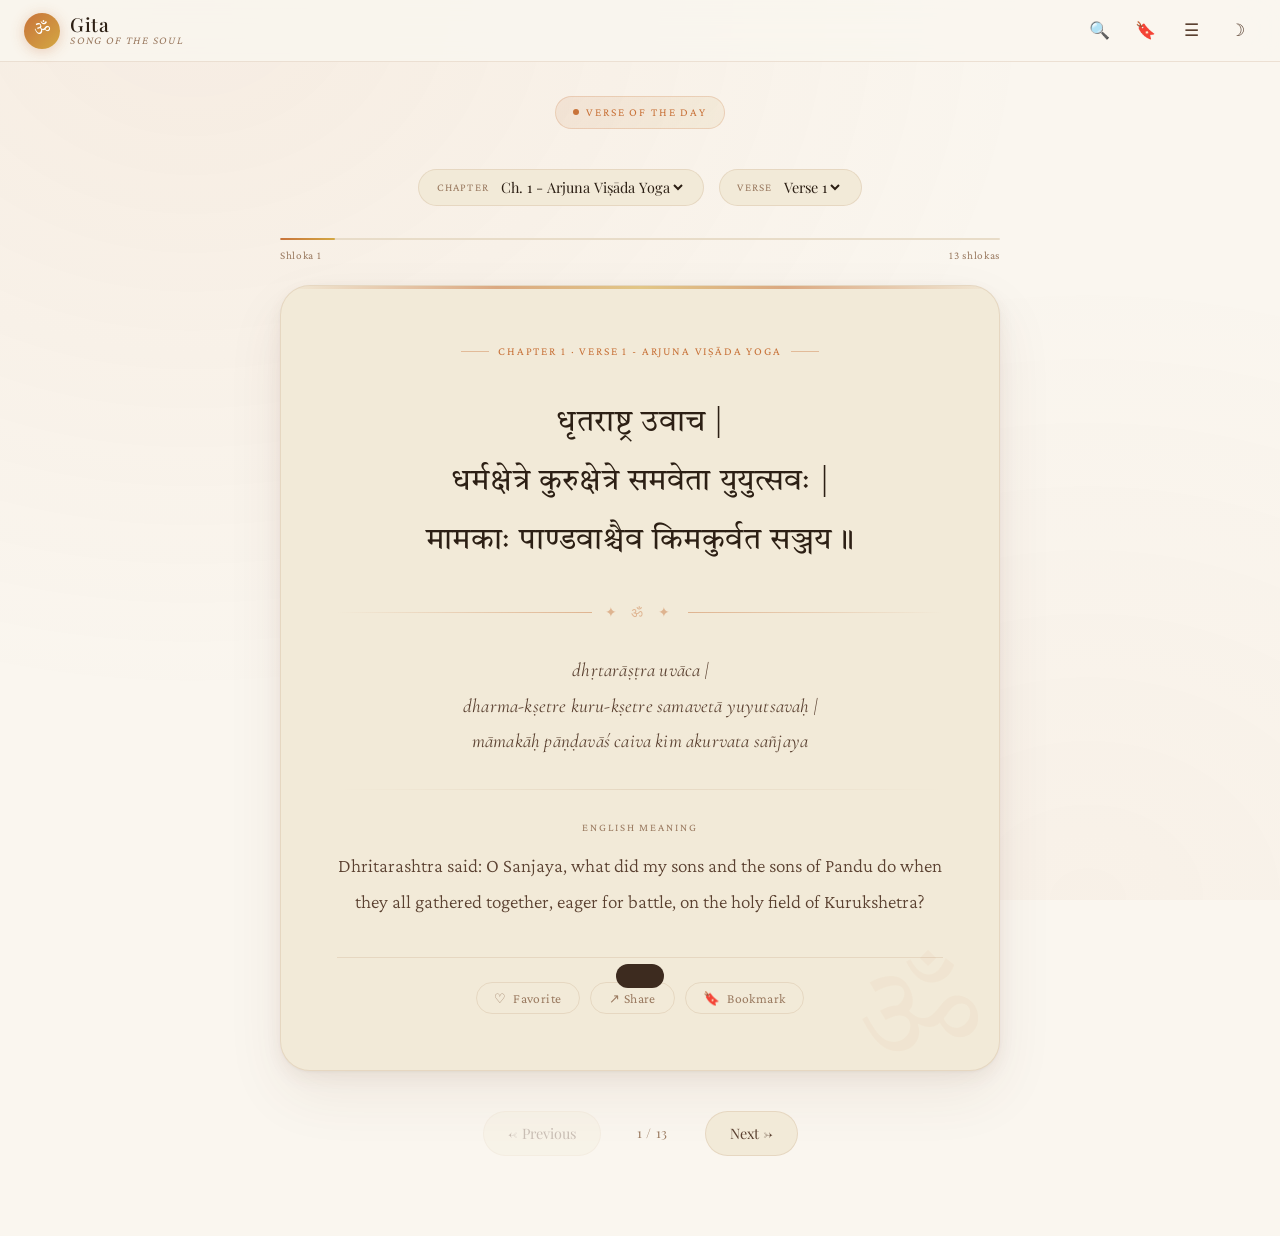
==== index.html @ 2be5499f "added shlokas" ====
<!DOCTYPE html>
<html lang="en">
<head>
<meta charset="UTF-8">
<meta name="viewport" content="width=device-width, initial-scale=1.0">
<title>Gita - The Song of the Soul</title>
<meta name="description" content="A serene digital sanctuary for the Bhagavad Gita - explore sacred shlokas with Sanskrit text, transliteration, and English meaning.">
<script async src="https://pagead2.googlesyndication.com/pagead/js/adsbygoogle.js?client=ca-pub-1421770520205391" crossorigin="anonymous"></script>
<link rel="preconnect" href="https://fonts.googleapis.com">
<link rel="preconnect" href="https://fonts.gstatic.com" crossorigin>
<link href="https://fonts.googleapis.com/css2?family=Tiro+Devanagari+Sanskrit:ital@0;1&family=Playfair+Display:ital,wght@0,400;0,500;0,600;1,400;1,500&family=Cormorant+Garamond:ital,wght@0,300;0,400;0,500;1,300;1,400&family=Crimson+Pro:ital,wght@0,300;0,400;1,300&display=swap" rel="stylesheet">
<link rel="stylesheet" href="css/gita.css">
</head>
<body>
<header>
  <div class="logo">
    <div class="logo-symbol">ॐ</div>
    <div class="logo-text">
      <span class="logo-main">Gita</span>
      <span class="logo-sub">Song of the Soul</span>
    </div>
  </div>
  <div class="header-actions">
    <button class="icon-btn" id="searchToggleBtn" title="Search shlokas (press /)" type="button">🔍</button>
    <button class="icon-btn" id="bookmarksToggleBtn" title="Saved bookmarks" type="button">🔖</button>
    <button class="icon-btn" id="chaptersToggleBtn" title="Browse chapters" type="button">☰</button>
    <button class="icon-btn" id="themeBtn" title="Toggle dark mode" type="button">☽</button>
  </div>
</header>

<div class="search-overlay" id="searchOverlay">
  <div class="search-box">
    <div class="search-input-wrap">
      <span class="search-icon">🔍</span>
      <input class="search-input" id="searchInput" placeholder="Search by keyword, chapter, meaning...">
      <button class="icon-btn" id="searchCloseBtn" type="button">✕</button>
    </div>
    <div class="search-results" id="searchResults"></div>
  </div>
  <div class="overlay-bg" id="searchOverlayBg"></div>
</div>

<div class="share-modal" id="shareModal">
  <div class="share-box">
    <h3>Share this Shloka ✦</h3>
    <div class="share-text" id="shareText"></div>
    <button class="share-copy-btn" id="copyShareBtn" type="button">✦ Copy to Clipboard</button>
  </div>
  <div class="overlay-bg" id="shareOverlayBg"></div>
</div>

<div class="bookmarks-panel" id="bookmarksPanel">
  <h3>🔖 Saved Shlokas</h3>
  <div id="bookmarksList"></div>
</div>

<div class="chapter-panel" id="chapterPanel">
  <h3>Browse Chapters</h3>
  <ul class="chapter-list" id="chapterList"></ul>
</div>

<main>
  <div class="daily-badge">
    <span class="daily-dot"></span>
    Verse of the Day
  </div>

  <div class="selector-bar">
    <div class="selector-group">
      <span class="selector-label">Chapter</span>
      <select class="selector-select" id="chapterSelect"></select>
    </div>
    <div class="selector-group">
      <span class="selector-label">Verse</span>
      <select class="selector-select" id="verseSelect"></select>
    </div>
  </div>

  <div class="progress-wrap">
    <div class="progress-bar-bg">
      <div class="progress-bar-fill" id="progressFill"></div>
    </div>
    <div class="progress-label">
      <span id="progressLabel">Shloka 1</span>
      <span id="progressTotal"></span>
    </div>
  </div>

  <div class="shloka-card" id="shlokaCard">
    <div class="card-watermark">ॐ</div>
    <div class="shloka-ref" id="shlokaRef"></div>
    <div class="shloka-sanskrit" id="shlokaSanskrit"></div>
    <div class="divider">
      <div class="divider-line"></div>
      <div class="divider-symbol">✦ ॐ ✦</div>
      <div class="divider-line"></div>
    </div>
    <div class="shloka-transliteration" id="shlokaTranslit"></div>
    <div class="divider-thin"></div>
    <div class="shloka-meaning-label">English Meaning</div>
    <div class="shloka-meaning" id="shlokaMeaning"></div>
    <div class="card-actions">
      <button class="action-btn" id="favoriteBtn" type="button">
        <span id="favIcon">♡</span> Favorite
      </button>
      <button class="action-btn" id="shareBtn" type="button">↗ Share</button>
      <button class="action-btn" id="bookmarkBtn" type="button">
        <span id="bmIcon">🔖</span> Bookmark
      </button>
    </div>
  </div>

  <div class="nav-controls">
    <button class="nav-btn" id="prevBtn" type="button">← Previous</button>
    <div class="nav-counter" id="navCounter"></div>
    <button class="nav-btn" id="nextBtn" type="button">Next →</button>
  </div>
</main>

<div class="toast" id="toast"></div>

<script src="js/shlokas.js" defer></script>
<script src="js/gita.js" defer></script>
</body>
</html>
---- css/gita.css ----
:root {
  --cream: #faf6ef;
  --parchment: #f2ead8;
  --warm-beige: #e8dcc8;
  --saffron: #c8733a;
  --saffron-soft: #e8a060;
  --saffron-pale: #f5ddc0;
  --gold: #b8860b;
  --gold-light: #d4a843;
  --deep-brown: #3d2b1f;
  --medium-brown: #6b4c35;
  --text-primary: #2c1f14;
  --text-secondary: #5a4030;
  --text-muted: #9a7a60;
  --border-soft: rgba(180, 140, 100, 0.2);
}

*,
*::before,
*::after {
  box-sizing: border-box;
  margin: 0;
  padding: 0;
}

html {
  scroll-behavior: smooth;
}

body {
  background-color: var(--cream);
  color: var(--text-primary);
  font-family: "Crimson Pro", Georgia, serif;
  line-height: 1.7;
  min-height: 100vh;
  overflow-x: hidden;
  transition: background-color 0.5s ease, color 0.5s ease;
}

body.dark {
  --cream: #0d0f1e;
  --parchment: #141625;
  --warm-beige: #1c1e30;
  --border-soft: rgba(180, 150, 80, 0.14);
  --text-primary: #ece3d0;
  --text-secondary: #c8b89a;
  --text-muted: #7a6a98;
  --saffron: #d4a843;
  --saffron-soft: #e8c060;
  --saffron-pale: rgba(180, 130, 40, 0.13);
  --gold: #d4a843;
  --gold-light: #e8c870;
  --deep-brown: #ece3d0;
  --medium-brown: #c8b89a;
}

body::before {
  content: "";
  position: fixed;
  inset: 0;
  z-index: 0;
  pointer-events: none;
  background-image:
    radial-gradient(ellipse at 15% 0%, rgba(200, 115, 58, 0.07) 0%, transparent 55%),
    radial-gradient(ellipse at 85% 100%, rgba(200, 115, 58, 0.04) 0%, transparent 50%);
}

body.dark::before {
  background-image:
    radial-gradient(ellipse at 15% 0%, rgba(90, 70, 180, 0.09) 0%, transparent 55%),
    radial-gradient(ellipse at 85% 100%, rgba(212, 168, 67, 0.06) 0%, transparent 50%);
}

header {
  position: fixed;
  top: 0;
  right: 0;
  left: 0;
  z-index: 100;
  display: flex;
  align-items: center;
  justify-content: space-between;
  height: 62px;
  padding: 0 1.5rem;
  background: rgba(250, 246, 239, 0.85);
  border-bottom: 1px solid var(--border-soft);
  backdrop-filter: blur(18px);
  -webkit-backdrop-filter: blur(18px);
  transition: background 0.5s;
}

body.dark header {
  background: rgba(13, 15, 30, 0.88);
}

.logo {
  display: flex;
  align-items: center;
  gap: 0.65rem;
  cursor: default;
  text-decoration: none;
}

.logo-symbol {
  width: 36px;
  height: 36px;
  display: flex;
  align-items: center;
  justify-content: center;
  flex-shrink: 0;
  border-radius: 50%;
  background: linear-gradient(135deg, var(--saffron), var(--gold-light));
  box-shadow: 0 2px 14px rgba(200, 115, 58, 0.32);
  color: #fff;
  font-family: "Tiro Devanagari Sanskrit", serif;
  font-size: 1.05rem;
}

.logo-text {
  display: flex;
  flex-direction: column;
  line-height: 1;
}

.logo-main {
  color: var(--text-primary);
  font-family: "Playfair Display", serif;
  font-size: 1.2rem;
  font-weight: 500;
  letter-spacing: 0.02em;
}

.logo-sub {
  color: var(--text-muted);
  font-family: "Crimson Pro", serif;
  font-size: 0.7rem;
  font-style: italic;
  letter-spacing: 0.12em;
  text-transform: uppercase;
}

.header-actions {
  display: flex;
  align-items: center;
  gap: 0.5rem;
}

.icon-btn {
  width: 38px;
  height: 38px;
  display: flex;
  align-items: center;
  justify-content: center;
  background: none;
  border: none;
  border-radius: 50%;
  color: var(--text-secondary);
  cursor: pointer;
  font-size: 1.05rem;
  transition: background 0.2s, color 0.2s;
}

.icon-btn:hover {
  background: var(--saffron-pale);
  color: var(--saffron);
}

.search-overlay {
  position: fixed;
  inset: 0;
  z-index: 200;
  display: flex;
  align-items: flex-start;
  justify-content: center;
  padding-top: 7rem;
  background: rgba(30, 18, 10, 0.55);
  backdrop-filter: blur(10px);
  opacity: 0;
  pointer-events: none;
  transition: opacity 0.3s;
}

.search-overlay.active {
  opacity: 1;
  pointer-events: all;
}

.search-box {
  width: min(580px, 92vw);
  padding: 2rem;
  background: var(--cream);
  border-radius: 22px;
  box-shadow: 0 28px 80px rgba(0, 0, 0, 0.22);
  transform: translateY(-18px);
  transition: transform 0.35s cubic-bezier(0.34, 1.56, 0.64, 1);
}

.search-overlay.active .search-box {
  transform: translateY(0);
}

.search-input-wrap {
  display: flex;
  align-items: center;
  gap: 0.75rem;
  margin-bottom: 1.25rem;
  padding-bottom: 0.75rem;
  border-bottom: 2px solid var(--saffron-soft);
}

.search-icon {
  color: var(--saffron);
  font-size: 1.15rem;
}

.search-input {
  flex: 1;
  background: none;
  border: none;
  color: var(--text-primary);
  font-family: "Playfair Display", serif;
  font-size: 1.25rem;
  outline: none;
}

.search-input::placeholder {
  color: var(--text-muted);
}

.search-results {
  display: flex;
  flex-direction: column;
  gap: 0.6rem;
  max-height: 320px;
  overflow-y: auto;
}

.search-result-item {
  padding: 0.85rem 1rem;
  border: 1px solid var(--border-soft);
  border-radius: 12px;
  cursor: pointer;
  transition: background 0.2s, border-color 0.2s;
}

.search-result-item:hover {
  background: var(--saffron-pale);
  border-color: var(--saffron-soft);
}

.search-result-ref {
  margin-bottom: 0.25rem;
  color: var(--saffron);
  font-family: "Crimson Pro", serif;
  font-size: 0.72rem;
  letter-spacing: 0.1em;
  text-transform: uppercase;
}

.search-result-text {
  color: var(--text-secondary);
  font-size: 0.9rem;
  font-style: italic;
}

.search-empty {
  padding: 1rem;
  color: var(--text-muted);
  font-style: italic;
  text-align: center;
}

.chapter-panel {
  position: fixed;
  top: 62px;
  right: 0;
  bottom: 0;
  z-index: 90;
  width: 290px;
  padding: 2rem 1.4rem;
  overflow-y: auto;
  background: var(--parchment);
  border-left: 1px solid var(--border-soft);
  transform: translateX(100%);
  transition: transform 0.4s cubic-bezier(0.4, 0, 0.2, 1);
}

.chapter-panel.open {
  transform: translateX(0);
}

.chapter-panel h3 {
  margin-bottom: 1.5rem;
  color: var(--saffron);
  font-family: "Playfair Display", serif;
  font-size: 0.85rem;
  letter-spacing: 0.14em;
  text-transform: uppercase;
}

.chapter-list {
  list-style: none;
}

.chapter-item {
  display: flex;
  align-items: center;
  gap: 0.75rem;
  margin-bottom: 0.2rem;
  padding: 0.6rem 0.75rem;
  border-radius: 10px;
  color: var(--text-secondary);
  cursor: pointer;
  font-size: 0.88rem;
  transition: background 0.2s;
}

.chapter-item:hover,
.chapter-item.active {
  background: var(--saffron-pale);
  color: var(--saffron);
}

.chapter-item .ch-num {
  min-width: 26px;
  color: var(--saffron);
  font-family: "Playfair Display", serif;
  font-weight: 600;
}

.bookmarks-panel {
  position: fixed;
  top: 62px;
  left: 0;
  bottom: 0;
  z-index: 90;
  width: 290px;
  padding: 2rem 1.4rem;
  overflow-y: auto;
  background: var(--parchment);
  border-right: 1px solid var(--border-soft);
  transform: translateX(-100%);
  transition: transform 0.4s cubic-bezier(0.4, 0, 0.2, 1);
}

.bookmarks-panel.open {
  transform: translateX(0);
}

.bookmarks-panel h3 {
  margin-bottom: 1.5rem;
  color: var(--saffron);
  font-family: "Playfair Display", serif;
  font-size: 0.85rem;
  letter-spacing: 0.14em;
  text-transform: uppercase;
}

.bookmark-item {
  margin-bottom: 0.6rem;
  padding: 0.85rem;
  border: 1px solid var(--border-soft);
  border-radius: 12px;
  cursor: pointer;
  transition: background 0.2s;
}

.bookmark-item:hover {
  background: var(--saffron-pale);
  border-color: var(--saffron-soft);
}

.bookmark-ref {
  margin-bottom: 0.3rem;
  color: var(--saffron);
  font-family: "Crimson Pro", serif;
  font-size: 0.7rem;
  letter-spacing: 0.1em;
  text-transform: uppercase;
}

.bookmark-preview {
  display: -webkit-box;
  overflow: hidden;
  color: var(--text-muted);
  font-size: 0.83rem;
  font-style: italic;
  -webkit-box-orient: vertical;
  -webkit-line-clamp: 2;
}

.no-bookmarks {
  padding-top: 2rem;
  color: var(--text-muted);
  font-size: 0.88rem;
  font-style: italic;
  line-height: 2;
  text-align: center;
}

.share-modal {
  position: fixed;
  inset: 0;
  z-index: 300;
  display: flex;
  align-items: center;
  justify-content: center;
  background: rgba(30, 18, 10, 0.5);
  backdrop-filter: blur(10px);
  opacity: 0;
  pointer-events: none;
  transition: opacity 0.3s;
}

.share-modal.active {
  opacity: 1;
  pointer-events: all;
}

.share-box {
  width: min(460px, 92vw);
  padding: 2rem;
  background: var(--cream);
  border-radius: 22px;
  box-shadow: 0 28px 80px rgba(0, 0, 0, 0.2);
  transform: scale(0.9);
  transition: transform 0.35s cubic-bezier(0.34, 1.56, 0.64, 1);
}

.share-modal.active .share-box {
  transform: scale(1);
}

.share-box h3 {
  margin-bottom: 1rem;
  color: var(--text-primary);
  font-family: "Playfair Display", serif;
  font-size: 1.15rem;
}

.share-text {
  max-height: 200px;
  margin-bottom: 1rem;
  overflow-y: auto;
  padding: 1rem;
  background: var(--parchment);
  border: 1px solid var(--border-soft);
  border-radius: 12px;
  color: var(--text-secondary);
  font-family: "Crimson Pro", serif;
  font-size: 0.88rem;
  line-height: 1.75;
  white-space: pre-wrap;
}

.share-copy-btn {
  width: 100%;
  padding: 0.85rem;
  background: var(--saffron);
  border: none;
  border-radius: 12px;
  color: #fff;
  cursor: pointer;
  font-family: "Playfair Display", serif;
  font-size: 0.95rem;
  transition: background 0.2s, transform 0.15s;
}

.share-copy-btn:hover {
  background: var(--saffron-soft);
  transform: translateY(-1px);
}

.overlay-bg {
  position: absolute;
  inset: 0;
  z-index: -1;
  cursor: pointer;
}

main {
  position: relative;
  z-index: 1;
  display: flex;
  flex-direction: column;
  align-items: center;
  min-height: 100vh;
  padding: 96px 1.5rem 5rem;
}

.daily-badge {
  display: inline-flex;
  align-items: center;
  gap: 0.45rem;
  margin-bottom: 2.5rem;
  padding: 0.35rem 1.1rem;
  background: linear-gradient(135deg, rgba(200, 115, 58, 0.11), rgba(180, 134, 11, 0.07));
  border: 1px solid rgba(200, 115, 58, 0.22);
  border-radius: 50px;
  color: var(--saffron);
  font-family: "Crimson Pro", serif;
  font-size: 0.72rem;
  letter-spacing: 0.16em;
  text-transform: uppercase;
  animation: fadeDown 0.8s ease both;
}

.daily-dot {
  width: 6px;
  height: 6px;
  background: var(--saffron);
  border-radius: 50%;
  animation: pulse 2.2s ease infinite;
}

@keyframes pulse {
  0%,
  100% {
    opacity: 1;
    transform: scale(1);
  }

  50% {
    opacity: 0.45;
    transform: scale(0.75);
  }
}

.selector-bar {
  display: flex;
  align-items: center;
  justify-content: center;
  flex-wrap: wrap;
  gap: 0.9rem;
  margin-bottom: 2rem;
  animation: fadeDown 0.9s 0.1s ease both;
}

.selector-group {
  display: flex;
  align-items: center;
  gap: 0.5rem;
  padding: 0.4rem 1.1rem;
  background: var(--parchment);
  border: 1px solid var(--border-soft);
  border-radius: 50px;
}

.selector-label {
  color: var(--text-muted);
  font-family: "Crimson Pro", serif;
  font-size: 0.7rem;
  letter-spacing: 0.1em;
  text-transform: uppercase;
}

.selector-select {
  max-width: 220px;
  background: none;
  border: none;
  color: var(--text-primary);
  cursor: pointer;
  font-family: "Playfair Display", serif;
  font-size: 0.9rem;
  outline: none;
}

.progress-wrap {
  width: min(720px, 100%);
  margin-bottom: 1.25rem;
  animation: fadeDown 0.9s 0.15s ease both;
}

.progress-bar-bg {
  height: 2px;
  overflow: hidden;
  background: var(--warm-beige);
  border-radius: 10px;
}

.progress-bar-fill {
  height: 100%;
  background: linear-gradient(90deg, var(--saffron), var(--gold-light));
  border-radius: 10px;
  transition: width 0.55s ease;
}

.progress-label {
  display: flex;
  justify-content: space-between;
  margin-top: 0.4rem;
  color: var(--text-muted);
  font-family: "Crimson Pro", serif;
  font-size: 0.7rem;
  letter-spacing: 0.06em;
}

.shloka-card {
  position: relative;
  width: min(720px, 100%);
  overflow: hidden;
  padding: clamp(2rem, 5vw, 3.5rem) clamp(1.75rem, 5vw, 3.5rem);
  background: var(--parchment);
  border: 1px solid var(--border-soft);
  border-radius: 30px;
  box-shadow:
    0 1px 3px rgba(0, 0, 0, 0.04),
    0 6px 20px rgba(100, 60, 20, 0.07),
    0 24px 60px rgba(100, 60, 20, 0.07);
  animation: fadeIn 0.9s 0.2s ease both;
  transition: box-shadow 0.4s;
}

body.dark .shloka-card {
  background: rgba(20, 22, 37, 0.92);
  box-shadow:
    0 1px 3px rgba(0, 0, 0, 0.25),
    0 8px 28px rgba(0, 0, 0, 0.35),
    inset 0 0 0 1px rgba(200, 160, 80, 0.09);
}

.shloka-card::before {
  content: "";
  position: absolute;
  top: 0;
  right: 0;
  left: 0;
  height: 3px;
  opacity: 0.55;
  background: linear-gradient(90deg, transparent 0%, var(--saffron) 30%, var(--gold-light) 50%, var(--saffron) 70%, transparent 100%);
}

.card-watermark {
  position: absolute;
  right: 1rem;
  bottom: -1rem;
  color: var(--saffron);
  font-family: "Tiro Devanagari Sanskrit", serif;
  font-size: 8rem;
  line-height: 1;
  opacity: 0.04;
  pointer-events: none;
  user-select: none;
}

.shloka-ref {
  display: flex;
  align-items: center;
  justify-content: center;
  gap: 0.6rem;
  margin-bottom: 2rem;
  color: var(--saffron);
  font-family: "Crimson Pro", serif;
  font-size: 0.72rem;
  letter-spacing: 0.16em;
  text-transform: uppercase;
}

.shloka-ref::before,
.shloka-ref::after {
  content: "";
  display: block;
  width: 28px;
  height: 1px;
  background: var(--saffron);
  opacity: 0.4;
}

.shloka-sanskrit {
  color: var(--text-primary);
  font-family: "Tiro Devanagari Sanskrit", serif;
  font-size: clamp(1.35rem, 3.5vw, 1.85rem);
  letter-spacing: 0.02em;
  line-height: 2;
  text-align: center;
  white-space: pre-line;
}

.divider {
  display: flex;
  align-items: center;
  justify-content: center;
  gap: 0.8rem;
  margin: 1.8rem 0;
  color: var(--saffron);
  opacity: 0.45;
}

.divider-line {
  flex: 1;
  height: 1px;
  background: var(--saffron);
}

.divider-line:first-child {
  background: linear-gradient(90deg, transparent, var(--saffron));
}

.divider-line:last-child {
  background: linear-gradient(90deg, var(--saffron), transparent);
}

.divider-symbol {
  font-size: 0.9rem;
  letter-spacing: 0.4em;
  white-space: nowrap;
}

.shloka-transliteration {
  color: var(--text-secondary);
  font-family: "Cormorant Garamond", serif;
  font-size: clamp(1rem, 2.5vw, 1.2rem);
  font-style: italic;
  letter-spacing: 0.01em;
  line-height: 1.85;
  text-align: center;
  white-space: pre-line;
}

.divider-thin {
  height: 1px;
  margin: 1.8rem 0;
  background: linear-gradient(90deg, transparent, var(--border-soft), transparent);
}

.shloka-meaning-label {
  margin-bottom: 0.7rem;
  color: var(--text-muted);
  font-family: "Crimson Pro", serif;
  font-size: 0.68rem;
  letter-spacing: 0.18em;
  text-align: center;
  text-transform: uppercase;
}

.shloka-meaning {
  color: var(--text-secondary);
  font-family: "Crimson Pro", serif;
  font-size: clamp(1.05rem, 2.5vw, 1.2rem);
  font-weight: 300;
  line-height: 1.9;
  text-align: center;
}

.card-actions {
  display: flex;
  align-items: center;
  justify-content: center;
  flex-wrap: wrap;
  gap: 0.65rem;
  margin-top: 2.25rem;
  padding-top: 1.5rem;
  border-top: 1px solid var(--border-soft);
}

.action-btn {
  display: flex;
  align-items: center;
  gap: 0.4rem;
  padding: 0.48rem 1.1rem;
  background: none;
  border: 1px solid var(--border-soft);
  border-radius: 50px;
  color: var(--text-muted);
  cursor: pointer;
  font-family: "Crimson Pro", serif;
  font-size: 0.84rem;
  letter-spacing: 0.03em;
  transition: all 0.25s;
}

.action-btn:hover,
.action-btn.active {
  background: var(--saffron-pale);
  border-color: var(--saffron);
  color: var(--saffron);
}

.nav-controls {
  display: flex;
  align-items: center;
  gap: 1.5rem;
  margin-top: 2.5rem;
  animation: fadeUp 0.9s 0.4s ease both;
}

.nav-btn {
  display: flex;
  align-items: center;
  gap: 0.45rem;
  padding: 0.7rem 1.5rem;
  background: var(--parchment);
  border: 1px solid var(--border-soft);
  border-radius: 50px;
  color: var(--text-secondary);
  cursor: pointer;
  font-family: "Playfair Display", serif;
  font-size: 0.9rem;
  transition: all 0.3s;
  white-space: nowrap;
}

.nav-btn:hover:not(:disabled) {
  background: var(--saffron);
  border-color: var(--saffron);
  box-shadow: 0 4px 18px rgba(200, 115, 58, 0.28);
  color: #fff;
  transform: translateY(-1px);
}

.nav-btn:disabled {
  opacity: 0.3;
  cursor: not-allowed;
}

.nav-counter {
  min-width: 56px;
  color: var(--text-muted);
  font-family: "Playfair Display", serif;
  font-size: 0.82rem;
  letter-spacing: 0.05em;
  text-align: center;
}

.toast {
  position: fixed;
  bottom: 2rem;
  left: 50%;
  z-index: 500;
  padding: 0.75rem 1.5rem;
  background: var(--deep-brown);
  border-radius: 50px;
  color: var(--cream);
  font-family: "Crimson Pro", serif;
  font-size: 0.9rem;
  pointer-events: none;
  transform: translateX(-50%) translateY(120px);
  transition: transform 0.45s cubic-bezier(0.34, 1.56, 0.64, 1);
  white-space: nowrap;
}

body.dark .toast {
  background: var(--gold-light);
  color: #0d0f1e;
}

.toast.show {
  transform: translateX(-50%) translateY(0);
}

@keyframes fadeIn {
  from {
    opacity: 0;
    transform: translateY(18px);
  }

  to {
    opacity: 1;
    transform: translateY(0);
  }
}

@keyframes fadeDown {
  from {
    opacity: 0;
    transform: translateY(-14px);
  }

  to {
    opacity: 1;
    transform: translateY(0);
  }
}

@keyframes fadeUp {
  from {
    opacity: 0;
    transform: translateY(14px);
  }

  to {
    opacity: 1;
    transform: translateY(0);
  }
}

.card-exit {
  animation: cardExit 0.28s ease forwards;
}

@keyframes cardExit {
  to {
    opacity: 0;
    transform: translateY(-22px);
  }
}

.card-enter {
  animation: fadeIn 0.5s ease forwards;
}

@media (max-width: 580px) {
  .logo-sub {
    display: none;
  }

  .shloka-card {
    border-radius: 20px;
  }

  .chapter-panel,
  .bookmarks-panel {
    width: 88vw;
  }

  .nav-btn {
    padding: 0.6rem 1.1rem;
    font-size: 0.82rem;
  }

  .nav-controls {
    gap: 1rem;
  }

  .selector-select {
    max-width: 150px;
    font-size: 0.82rem;
  }
}
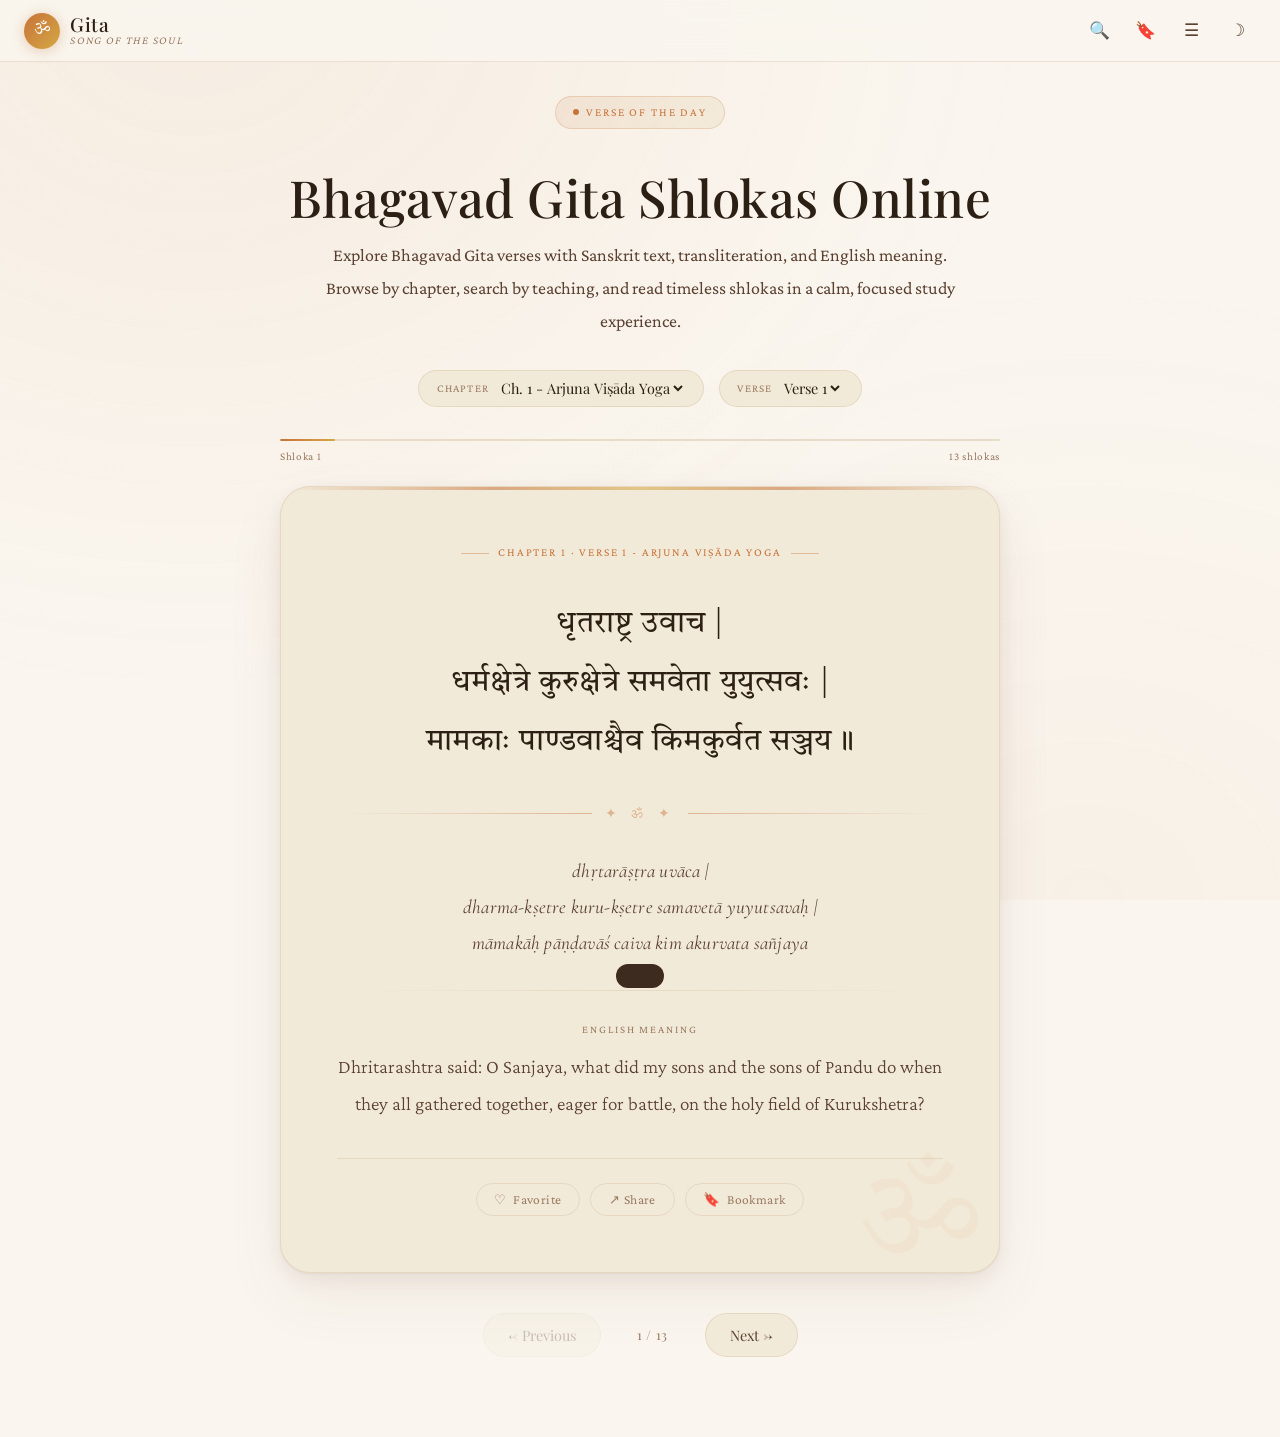
==== commit dba38325: "added shlokas" ====
--- a/index.html
+++ b/index.html
@@ -3,13 +3,68 @@
 <head>
 <meta charset="UTF-8">
 <meta name="viewport" content="width=device-width, initial-scale=1.0">
-<title>Gita - The Song of the Soul</title>
-<meta name="description" content="A serene digital sanctuary for the Bhagavad Gita - explore sacred shlokas with Sanskrit text, transliteration, and English meaning.">
+<title>Bhagavad Gita Shlokas Online | Sanskrit, Transliteration and Meaning</title>
+<meta name="description" content="Read Bhagavad Gita shlokas online with Sanskrit text, transliteration, and English meaning. Explore verses by chapter, search teachings, and study the Gita in a clean reading experience.">
+<meta name="robots" content="index, follow, max-image-preview:large, max-snippet:-1, max-video-preview:-1">
+<meta name="author" content="Hari Gita">
+<meta name="theme-color" content="#faf6ef">
+<link rel="canonical" href="https://harigita.online/">
+<link rel="sitemap" type="application/xml" href="https://harigita.online/sitemap.xml">
+<meta property="og:type" content="website">
+<meta property="og:site_name" content="Hari Gita">
+<meta property="og:title" content="Bhagavad Gita Shlokas Online | Sanskrit, Transliteration and Meaning">
+<meta property="og:description" content="Read Bhagavad Gita shlokas online with Sanskrit text, transliteration, and English meaning. Search verses, browse chapters, and study the Gita online.">
+<meta property="og:url" content="https://harigita.online/">
+<meta property="og:locale" content="en_US">
+<meta name="twitter:card" content="summary">
+<meta name="twitter:title" content="Bhagavad Gita Shlokas Online | Sanskrit, Transliteration and Meaning">
+<meta name="twitter:description" content="Read Bhagavad Gita shlokas online with Sanskrit text, transliteration, and English meaning. Search verses, browse chapters, and study the Gita online.">
 <script async src="https://pagead2.googlesyndication.com/pagead/js/adsbygoogle.js?client=ca-pub-1421770520205391" crossorigin="anonymous"></script>
 <link rel="preconnect" href="https://fonts.googleapis.com">
 <link rel="preconnect" href="https://fonts.gstatic.com" crossorigin>
 <link href="https://fonts.googleapis.com/css2?family=Tiro+Devanagari+Sanskrit:ital@0;1&family=Playfair+Display:ital,wght@0,400;0,500;0,600;1,400;1,500&family=Cormorant+Garamond:ital,wght@0,300;0,400;0,500;1,300;1,400&family=Crimson+Pro:ital,wght@0,300;0,400;1,300&display=swap" rel="stylesheet">
 <link rel="stylesheet" href="css/gita.css">
+<script type="application/ld+json">
+{
+  "@context": "https://schema.org",
+  "@graph": [
+    {
+      "@type": "WebSite",
+      "name": "Hari Gita",
+      "url": "https://harigita.online/",
+      "description": "Bhagavad Gita shlokas online with Sanskrit text, transliteration, and English meaning.",
+      "inLanguage": "en",
+      "keywords": [
+        "Bhagavad Gita",
+        "Gita shlokas",
+        "Sanskrit verses",
+        "Gita meaning",
+        "Hindu scripture"
+      ]
+    },
+    {
+      "@type": "CollectionPage",
+      "name": "Bhagavad Gita Shlokas Online",
+      "url": "https://harigita.online/",
+      "description": "Read Bhagavad Gita shlokas chapter by chapter with Sanskrit text, transliteration, and English meaning.",
+      "isPartOf": {
+        "@type": "WebSite",
+        "name": "Hari Gita",
+        "url": "https://harigita.online/"
+      },
+      "about": {
+        "@type": "Book",
+        "name": "Bhagavad Gita"
+      }
+    },
+    {
+      "@type": "Organization",
+      "name": "Hari Gita",
+      "url": "https://harigita.online/"
+    }
+  ]
+}
+</script>
 </head>
 <body>
 <header>
@@ -59,11 +114,18 @@
   <ul class="chapter-list" id="chapterList"></ul>
 </div>
 
-<main>
+<main id="main-content">
   <div class="daily-badge">
     <span class="daily-dot"></span>
     Verse of the Day
   </div>
+
+  <section class="hero-intro" aria-labelledby="pageTitle">
+    <h1 id="pageTitle">Bhagavad Gita Shlokas Online</h1>
+    <p class="hero-copy">
+      Explore Bhagavad Gita verses with Sanskrit text, transliteration, and English meaning. Browse by chapter, search by teaching, and read timeless shlokas in a calm, focused study experience.
+    </p>
+  </section>
 
   <div class="selector-bar">
     <div class="selector-group">
--- a/css/gita.css
+++ b/css/gita.css
@@ -488,6 +488,31 @@
   padding: 96px 1.5rem 5rem;
 }
 
+.hero-intro {
+  width: min(720px, 100%);
+  margin-bottom: 2rem;
+  text-align: center;
+  animation: fadeDown 0.9s 0.08s ease both;
+}
+
+.hero-intro h1 {
+  margin-bottom: 0.85rem;
+  color: var(--text-primary);
+  font-family: "Playfair Display", serif;
+  font-size: clamp(2rem, 5vw, 3.2rem);
+  font-weight: 500;
+  letter-spacing: 0.01em;
+  line-height: 1.1;
+}
+
+.hero-copy {
+  width: min(640px, 100%);
+  margin: 0 auto;
+  color: var(--text-secondary);
+  font-size: clamp(1rem, 2.2vw, 1.12rem);
+  line-height: 1.85;
+}
+
 .daily-badge {
   display: inline-flex;
   align-items: center;
@@ -926,4 +951,12 @@
     max-width: 150px;
     font-size: 0.82rem;
   }
-}
+
+  .hero-intro {
+    margin-bottom: 1.6rem;
+  }
+
+  .hero-intro h1 {
+    font-size: clamp(1.75rem, 8vw, 2.4rem);
+  }
+}
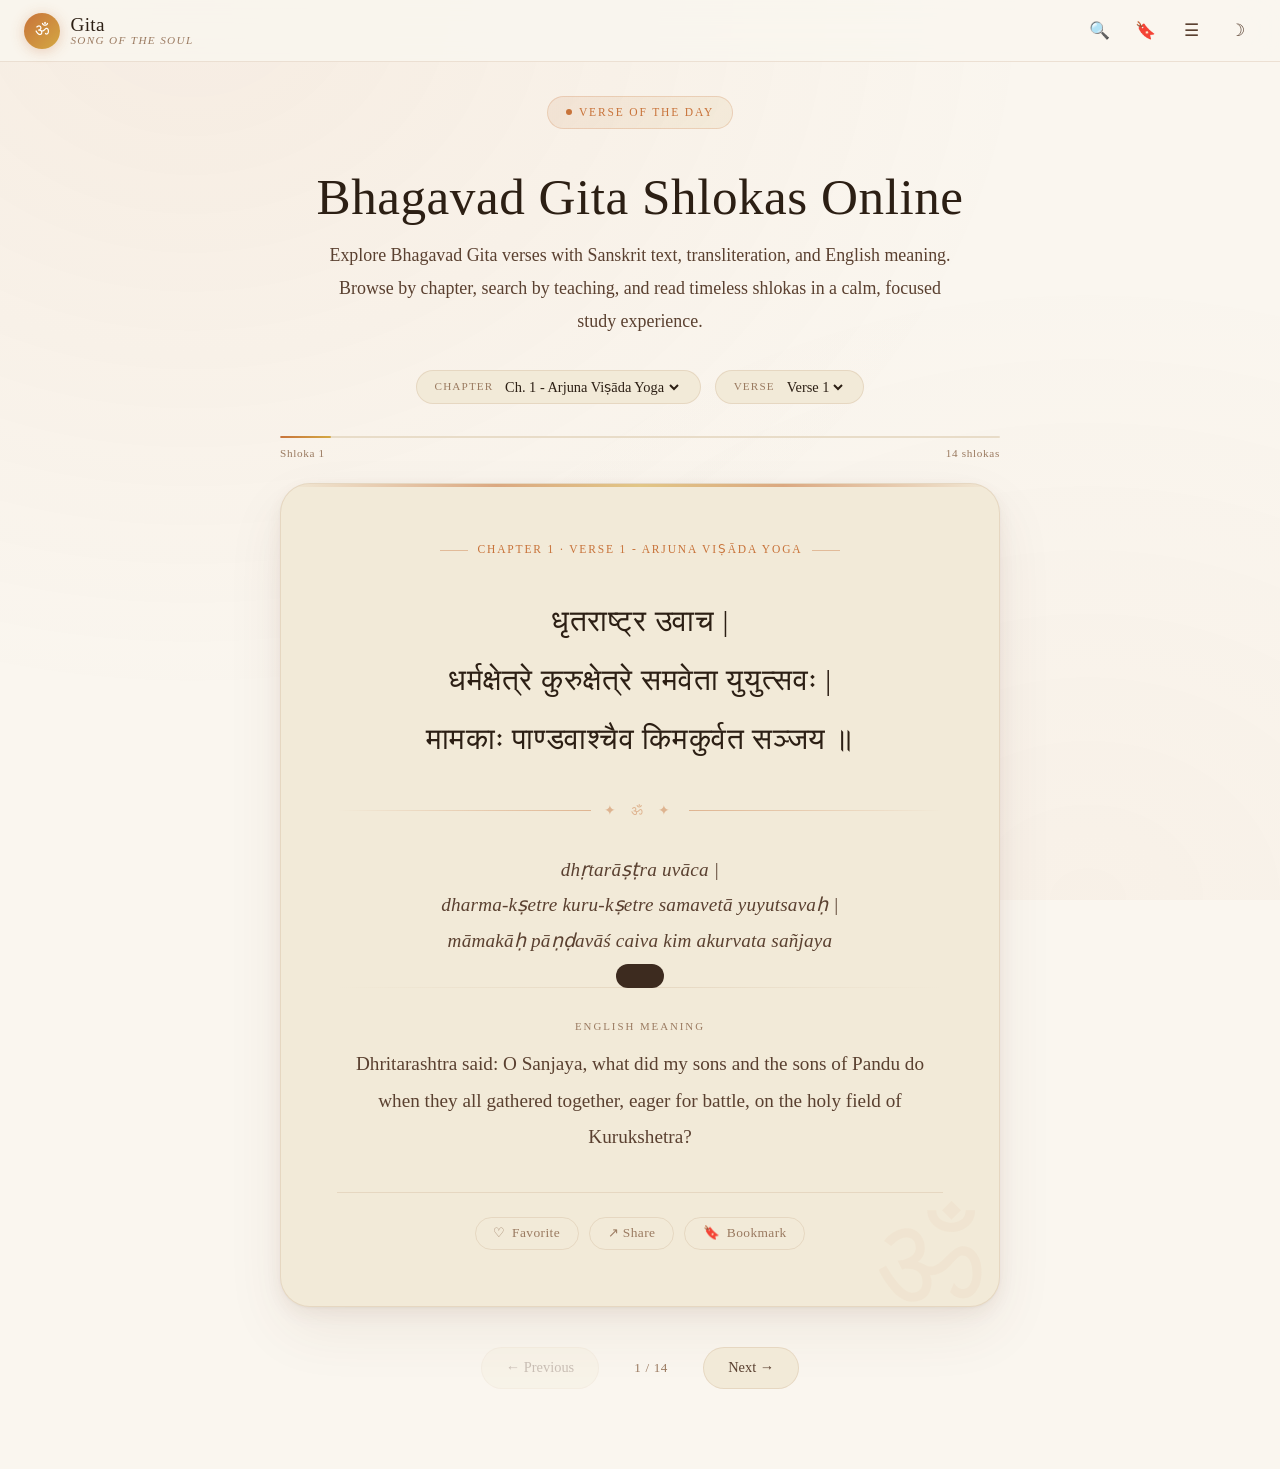
==== commit 368c87c1: "added shlokas" ====
--- a/index.html
+++ b/index.html
@@ -19,11 +19,37 @@
 <meta name="twitter:card" content="summary">
 <meta name="twitter:title" content="Bhagavad Gita Shlokas Online | Sanskrit, Transliteration and Meaning">
 <meta name="twitter:description" content="Read Bhagavad Gita shlokas online with Sanskrit text, transliteration, and English meaning. Search verses, browse chapters, and study the Gita online.">
-<script async src="https://pagead2.googlesyndication.com/pagead/js/adsbygoogle.js?client=ca-pub-1421770520205391" crossorigin="anonymous"></script>
-<link rel="preconnect" href="https://fonts.googleapis.com">
-<link rel="preconnect" href="https://fonts.gstatic.com" crossorigin>
-<link href="https://fonts.googleapis.com/css2?family=Tiro+Devanagari+Sanskrit:ital@0;1&family=Playfair+Display:ital,wght@0,400;0,500;0,600;1,400;1,500&family=Cormorant+Garamond:ital,wght@0,300;0,400;0,500;1,300;1,400&family=Crimson+Pro:ital,wght@0,300;0,400;1,300&display=swap" rel="stylesheet">
 <link rel="stylesheet" href="css/gita.css">
+<script>
+  (function () {
+    const ADSENSE_SRC = "https://pagead2.googlesyndication.com/pagead/js/adsbygoogle.js?client=ca-pub-1421770520205391";
+    let adsRequested = false;
+
+    function loadAds() {
+      if (adsRequested) return;
+      adsRequested = true;
+
+      const script = document.createElement("script");
+      script.async = true;
+      script.src = ADSENSE_SRC;
+      script.crossOrigin = "anonymous";
+      document.head.appendChild(script);
+    }
+
+    function scheduleAdsLoad() {
+      if ("requestIdleCallback" in window) {
+        window.requestIdleCallback(loadAds, { timeout: 3000 });
+      } else {
+        window.setTimeout(loadAds, 2500);
+      }
+    }
+
+    window.addEventListener("load", scheduleAdsLoad, { once: true });
+    window.addEventListener("pointerdown", loadAds, { once: true, passive: true });
+    window.addEventListener("keydown", loadAds, { once: true });
+    window.addEventListener("touchstart", loadAds, { once: true, passive: true });
+  })();
+</script>
 <script type="application/ld+json">
 {
   "@context": "https://schema.org",
--- a/css/gita.css
+++ b/css/gita.css
@@ -30,7 +30,7 @@
 body {
   background-color: var(--cream);
   color: var(--text-primary);
-  font-family: "Crimson Pro", Georgia, serif;
+  font-family: Georgia, "Times New Roman", Times, serif;
   line-height: 1.7;
   min-height: 100vh;
   overflow-x: hidden;
@@ -112,7 +112,7 @@
   background: linear-gradient(135deg, var(--saffron), var(--gold-light));
   box-shadow: 0 2px 14px rgba(200, 115, 58, 0.32);
   color: #fff;
-  font-family: "Tiro Devanagari Sanskrit", serif;
+  font-family: "Noto Serif Devanagari", "Kohinoor Devanagari", "Devanagari Sangam MN", serif;
   font-size: 1.05rem;
 }
 
@@ -124,7 +124,7 @@
 
 .logo-main {
   color: var(--text-primary);
-  font-family: "Playfair Display", serif;
+  font-family: Baskerville, "Palatino Linotype", Palatino, "Book Antiqua", Georgia, serif;
   font-size: 1.2rem;
   font-weight: 500;
   letter-spacing: 0.02em;
@@ -132,7 +132,7 @@
 
 .logo-sub {
   color: var(--text-muted);
-  font-family: "Crimson Pro", serif;
+  font-family: Georgia, "Times New Roman", Times, serif;
   font-size: 0.7rem;
   font-style: italic;
   letter-spacing: 0.12em;
@@ -218,7 +218,7 @@
   background: none;
   border: none;
   color: var(--text-primary);
-  font-family: "Playfair Display", serif;
+  font-family: Baskerville, "Palatino Linotype", Palatino, "Book Antiqua", Georgia, serif;
   font-size: 1.25rem;
   outline: none;
 }
@@ -251,7 +251,7 @@
 .search-result-ref {
   margin-bottom: 0.25rem;
   color: var(--saffron);
-  font-family: "Crimson Pro", serif;
+  font-family: Georgia, "Times New Roman", Times, serif;
   font-size: 0.72rem;
   letter-spacing: 0.1em;
   text-transform: uppercase;
@@ -292,7 +292,7 @@
 .chapter-panel h3 {
   margin-bottom: 1.5rem;
   color: var(--saffron);
-  font-family: "Playfair Display", serif;
+  font-family: Baskerville, "Palatino Linotype", Palatino, "Book Antiqua", Georgia, serif;
   font-size: 0.85rem;
   letter-spacing: 0.14em;
   text-transform: uppercase;
@@ -324,7 +324,7 @@
 .chapter-item .ch-num {
   min-width: 26px;
   color: var(--saffron);
-  font-family: "Playfair Display", serif;
+  font-family: Baskerville, "Palatino Linotype", Palatino, "Book Antiqua", Georgia, serif;
   font-weight: 600;
 }
 
@@ -350,7 +350,7 @@
 .bookmarks-panel h3 {
   margin-bottom: 1.5rem;
   color: var(--saffron);
-  font-family: "Playfair Display", serif;
+  font-family: Baskerville, "Palatino Linotype", Palatino, "Book Antiqua", Georgia, serif;
   font-size: 0.85rem;
   letter-spacing: 0.14em;
   text-transform: uppercase;
@@ -373,7 +373,7 @@
 .bookmark-ref {
   margin-bottom: 0.3rem;
   color: var(--saffron);
-  font-family: "Crimson Pro", serif;
+  font-family: Georgia, "Times New Roman", Times, serif;
   font-size: 0.7rem;
   letter-spacing: 0.1em;
   text-transform: uppercase;
@@ -434,7 +434,7 @@
 .share-box h3 {
   margin-bottom: 1rem;
   color: var(--text-primary);
-  font-family: "Playfair Display", serif;
+  font-family: Baskerville, "Palatino Linotype", Palatino, "Book Antiqua", Georgia, serif;
   font-size: 1.15rem;
 }
 
@@ -447,7 +447,7 @@
   border: 1px solid var(--border-soft);
   border-radius: 12px;
   color: var(--text-secondary);
-  font-family: "Crimson Pro", serif;
+  font-family: Georgia, "Times New Roman", Times, serif;
   font-size: 0.88rem;
   line-height: 1.75;
   white-space: pre-wrap;
@@ -461,7 +461,7 @@
   border-radius: 12px;
   color: #fff;
   cursor: pointer;
-  font-family: "Playfair Display", serif;
+  font-family: Baskerville, "Palatino Linotype", Palatino, "Book Antiqua", Georgia, serif;
   font-size: 0.95rem;
   transition: background 0.2s, transform 0.15s;
 }
@@ -498,7 +498,7 @@
 .hero-intro h1 {
   margin-bottom: 0.85rem;
   color: var(--text-primary);
-  font-family: "Playfair Display", serif;
+  font-family: Baskerville, "Palatino Linotype", Palatino, "Book Antiqua", Georgia, serif;
   font-size: clamp(2rem, 5vw, 3.2rem);
   font-weight: 500;
   letter-spacing: 0.01em;
@@ -523,7 +523,7 @@
   border: 1px solid rgba(200, 115, 58, 0.22);
   border-radius: 50px;
   color: var(--saffron);
-  font-family: "Crimson Pro", serif;
+  font-family: Georgia, "Times New Roman", Times, serif;
   font-size: 0.72rem;
   letter-spacing: 0.16em;
   text-transform: uppercase;
@@ -573,7 +573,7 @@
 
 .selector-label {
   color: var(--text-muted);
-  font-family: "Crimson Pro", serif;
+  font-family: Georgia, "Times New Roman", Times, serif;
   font-size: 0.7rem;
   letter-spacing: 0.1em;
   text-transform: uppercase;
@@ -585,7 +585,7 @@
   border: none;
   color: var(--text-primary);
   cursor: pointer;
-  font-family: "Playfair Display", serif;
+  font-family: Baskerville, "Palatino Linotype", Palatino, "Book Antiqua", Georgia, serif;
   font-size: 0.9rem;
   outline: none;
 }
@@ -615,7 +615,7 @@
   justify-content: space-between;
   margin-top: 0.4rem;
   color: var(--text-muted);
-  font-family: "Crimson Pro", serif;
+  font-family: Georgia, "Times New Roman", Times, serif;
   font-size: 0.7rem;
   letter-spacing: 0.06em;
 }
@@ -660,7 +660,7 @@
   right: 1rem;
   bottom: -1rem;
   color: var(--saffron);
-  font-family: "Tiro Devanagari Sanskrit", serif;
+  font-family: "Noto Serif Devanagari", "Kohinoor Devanagari", "Devanagari Sangam MN", serif;
   font-size: 8rem;
   line-height: 1;
   opacity: 0.04;
@@ -675,7 +675,7 @@
   gap: 0.6rem;
   margin-bottom: 2rem;
   color: var(--saffron);
-  font-family: "Crimson Pro", serif;
+  font-family: Georgia, "Times New Roman", Times, serif;
   font-size: 0.72rem;
   letter-spacing: 0.16em;
   text-transform: uppercase;
@@ -693,7 +693,7 @@
 
 .shloka-sanskrit {
   color: var(--text-primary);
-  font-family: "Tiro Devanagari Sanskrit", serif;
+  font-family: "Noto Serif Devanagari", "Kohinoor Devanagari", "Devanagari Sangam MN", serif;
   font-size: clamp(1.35rem, 3.5vw, 1.85rem);
   letter-spacing: 0.02em;
   line-height: 2;
@@ -733,7 +733,7 @@
 
 .shloka-transliteration {
   color: var(--text-secondary);
-  font-family: "Cormorant Garamond", serif;
+  font-family: "Palatino Linotype", Palatino, "Book Antiqua", Georgia, serif;
   font-size: clamp(1rem, 2.5vw, 1.2rem);
   font-style: italic;
   letter-spacing: 0.01em;
@@ -751,7 +751,7 @@
 .shloka-meaning-label {
   margin-bottom: 0.7rem;
   color: var(--text-muted);
-  font-family: "Crimson Pro", serif;
+  font-family: Georgia, "Times New Roman", Times, serif;
   font-size: 0.68rem;
   letter-spacing: 0.18em;
   text-align: center;
@@ -760,7 +760,7 @@
 
 .shloka-meaning {
   color: var(--text-secondary);
-  font-family: "Crimson Pro", serif;
+  font-family: Georgia, "Times New Roman", Times, serif;
   font-size: clamp(1.05rem, 2.5vw, 1.2rem);
   font-weight: 300;
   line-height: 1.9;
@@ -788,7 +788,7 @@
   border-radius: 50px;
   color: var(--text-muted);
   cursor: pointer;
-  font-family: "Crimson Pro", serif;
+  font-family: Georgia, "Times New Roman", Times, serif;
   font-size: 0.84rem;
   letter-spacing: 0.03em;
   transition: all 0.25s;
@@ -819,7 +819,7 @@
   border-radius: 50px;
   color: var(--text-secondary);
   cursor: pointer;
-  font-family: "Playfair Display", serif;
+  font-family: Baskerville, "Palatino Linotype", Palatino, "Book Antiqua", Georgia, serif;
   font-size: 0.9rem;
   transition: all 0.3s;
   white-space: nowrap;
@@ -841,7 +841,7 @@
 .nav-counter {
   min-width: 56px;
   color: var(--text-muted);
-  font-family: "Playfair Display", serif;
+  font-family: Baskerville, "Palatino Linotype", Palatino, "Book Antiqua", Georgia, serif;
   font-size: 0.82rem;
   letter-spacing: 0.05em;
   text-align: center;
@@ -856,7 +856,7 @@
   background: var(--deep-brown);
   border-radius: 50px;
   color: var(--cream);
-  font-family: "Crimson Pro", serif;
+  font-family: Georgia, "Times New Roman", Times, serif;
   font-size: 0.9rem;
   pointer-events: none;
   transform: translateX(-50%) translateY(120px);
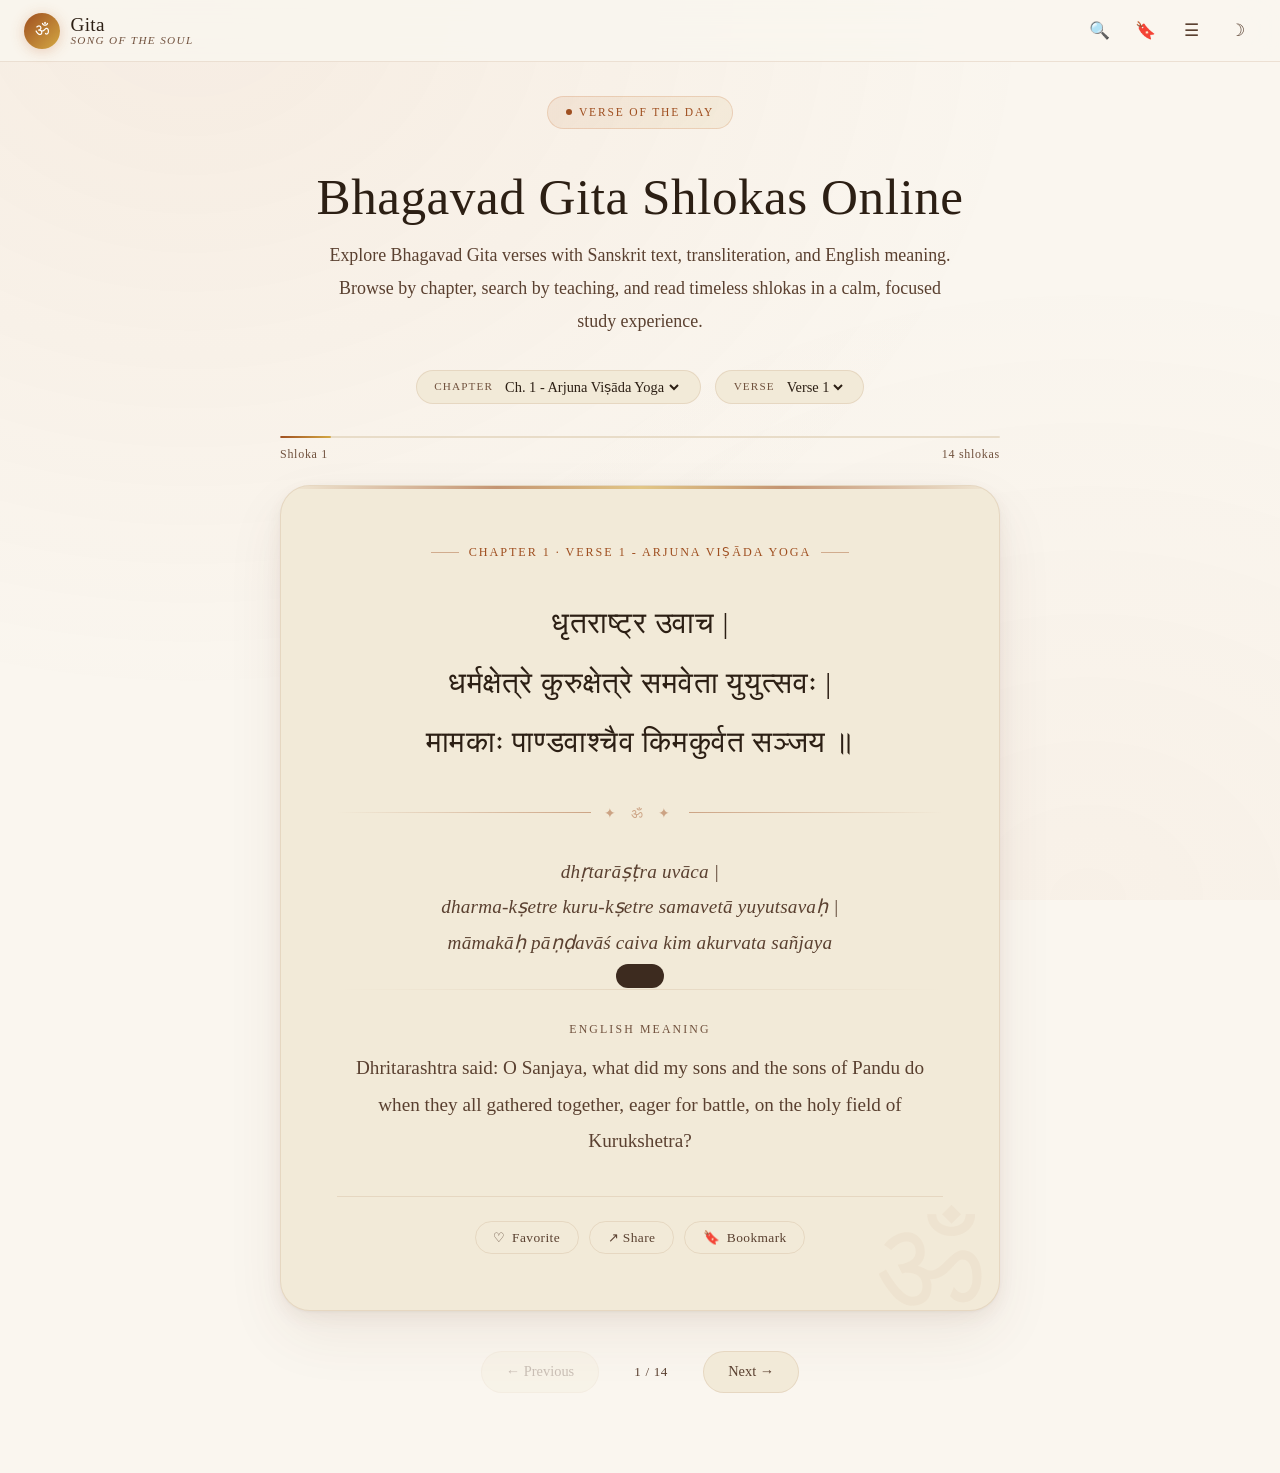
==== commit d53ae9f9: "added shlokas" ====
--- a/index.html
+++ b/index.html
@@ -95,54 +95,57 @@
 <body>
 <header>
   <div class="logo">
-    <div class="logo-symbol">ॐ</div>
+    <div class="logo-symbol" aria-hidden="true">ॐ</div>
     <div class="logo-text">
       <span class="logo-main">Gita</span>
       <span class="logo-sub">Song of the Soul</span>
     </div>
   </div>
   <div class="header-actions">
-    <button class="icon-btn" id="searchToggleBtn" title="Search shlokas (press /)" type="button">🔍</button>
-    <button class="icon-btn" id="bookmarksToggleBtn" title="Saved bookmarks" type="button">🔖</button>
-    <button class="icon-btn" id="chaptersToggleBtn" title="Browse chapters" type="button">☰</button>
-    <button class="icon-btn" id="themeBtn" title="Toggle dark mode" type="button">☽</button>
+    <button class="icon-btn" id="searchToggleBtn" title="Search shlokas (press /)" type="button" aria-label="Open search" aria-controls="searchOverlay" aria-expanded="false">🔍</button>
+    <button class="icon-btn" id="bookmarksToggleBtn" title="Saved bookmarks" type="button" aria-label="Open saved bookmarks" aria-controls="bookmarksPanel" aria-expanded="false">🔖</button>
+    <button class="icon-btn" id="chaptersToggleBtn" title="Browse chapters" type="button" aria-label="Open chapter list" aria-controls="chapterPanel" aria-expanded="false">☰</button>
+    <button class="icon-btn" id="themeBtn" title="Toggle dark mode" type="button" aria-label="Toggle dark mode">☽</button>
   </div>
 </header>
 
-<div class="search-overlay" id="searchOverlay">
+<div class="search-overlay" id="searchOverlay" role="dialog" aria-modal="true" aria-labelledby="searchTitle" hidden>
   <div class="search-box">
+    <h2 class="sr-only" id="searchTitle">Search Bhagavad Gita shlokas</h2>
     <div class="search-input-wrap">
-      <span class="search-icon">🔍</span>
-      <input class="search-input" id="searchInput" placeholder="Search by keyword, chapter, meaning...">
-      <button class="icon-btn" id="searchCloseBtn" type="button">✕</button>
-    </div>
-    <div class="search-results" id="searchResults"></div>
+      <label class="sr-only" for="searchInput">Search shlokas</label>
+      <span class="search-icon" aria-hidden="true">🔍</span>
+      <input class="search-input" id="searchInput" type="search" autocomplete="off" placeholder="Search by keyword, chapter, meaning..." aria-describedby="searchHelp">
+      <button class="icon-btn" id="searchCloseBtn" type="button" aria-label="Close search">✕</button>
+    </div>
+    <p class="sr-only" id="searchHelp">Search by chapter name, transliteration, Sanskrit text, or English meaning.</p>
+    <div class="search-results" id="searchResults" role="listbox" aria-label="Search results"></div>
   </div>
   <div class="overlay-bg" id="searchOverlayBg"></div>
 </div>
 
-<div class="share-modal" id="shareModal">
+<div class="share-modal" id="shareModal" role="dialog" aria-modal="true" aria-labelledby="shareTitle" hidden>
   <div class="share-box">
-    <h3>Share this Shloka ✦</h3>
+    <h3 id="shareTitle">Share this Shloka ✦</h3>
     <div class="share-text" id="shareText"></div>
     <button class="share-copy-btn" id="copyShareBtn" type="button">✦ Copy to Clipboard</button>
   </div>
   <div class="overlay-bg" id="shareOverlayBg"></div>
 </div>
 
-<div class="bookmarks-panel" id="bookmarksPanel">
-  <h3>🔖 Saved Shlokas</h3>
+<aside class="bookmarks-panel" id="bookmarksPanel" aria-labelledby="bookmarksHeading" hidden>
+  <h3 id="bookmarksHeading">🔖 Saved Shlokas</h3>
   <div id="bookmarksList"></div>
-</div>
-
-<div class="chapter-panel" id="chapterPanel">
-  <h3>Browse Chapters</h3>
+</aside>
+
+<aside class="chapter-panel" id="chapterPanel" aria-labelledby="chaptersHeading" hidden>
+  <h3 id="chaptersHeading">Browse Chapters</h3>
   <ul class="chapter-list" id="chapterList"></ul>
-</div>
+</aside>
 
 <main id="main-content">
   <div class="daily-badge">
-    <span class="daily-dot"></span>
+    <span class="daily-dot" aria-hidden="true"></span>
     Verse of the Day
   </div>
 
@@ -155,11 +158,11 @@
 
   <div class="selector-bar">
     <div class="selector-group">
-      <span class="selector-label">Chapter</span>
+      <label class="selector-label" for="chapterSelect">Chapter</label>
       <select class="selector-select" id="chapterSelect"></select>
     </div>
     <div class="selector-group">
-      <span class="selector-label">Verse</span>
+      <label class="selector-label" for="verseSelect">Verse</label>
       <select class="selector-select" id="verseSelect"></select>
     </div>
   </div>
@@ -169,18 +172,18 @@
       <div class="progress-bar-fill" id="progressFill"></div>
     </div>
     <div class="progress-label">
-      <span id="progressLabel">Shloka 1</span>
+      <span id="progressLabel" aria-live="polite">Shloka 1</span>
       <span id="progressTotal"></span>
     </div>
   </div>
 
   <div class="shloka-card" id="shlokaCard">
-    <div class="card-watermark">ॐ</div>
-    <div class="shloka-ref" id="shlokaRef"></div>
+    <div class="card-watermark" aria-hidden="true">ॐ</div>
+    <div class="shloka-ref" id="shlokaRef" aria-live="polite"></div>
     <div class="shloka-sanskrit" id="shlokaSanskrit"></div>
     <div class="divider">
       <div class="divider-line"></div>
-      <div class="divider-symbol">✦ ॐ ✦</div>
+      <div class="divider-symbol" aria-hidden="true">✦ ॐ ✦</div>
       <div class="divider-line"></div>
     </div>
     <div class="shloka-transliteration" id="shlokaTranslit"></div>
@@ -200,12 +203,12 @@
 
   <div class="nav-controls">
     <button class="nav-btn" id="prevBtn" type="button">← Previous</button>
-    <div class="nav-counter" id="navCounter"></div>
+    <div class="nav-counter" id="navCounter" aria-live="polite"></div>
     <button class="nav-btn" id="nextBtn" type="button">Next →</button>
   </div>
 </main>
 
-<div class="toast" id="toast"></div>
+<div class="toast" id="toast" aria-live="polite" aria-atomic="true"></div>
 
 <script src="js/shlokas.js" defer></script>
 <script src="js/gita.js" defer></script>
--- a/css/gita.css
+++ b/css/gita.css
@@ -2,7 +2,7 @@
   --cream: #faf6ef;
   --parchment: #f2ead8;
   --warm-beige: #e8dcc8;
-  --saffron: #c8733a;
+  --saffron: #9f4f20;
   --saffron-soft: #e8a060;
   --saffron-pale: #f5ddc0;
   --gold: #b8860b;
@@ -11,7 +11,7 @@
   --medium-brown: #6b4c35;
   --text-primary: #2c1f14;
   --text-secondary: #5a4030;
-  --text-muted: #9a7a60;
+  --text-muted: #70513d;
   --border-soft: rgba(180, 140, 100, 0.2);
 }
 
@@ -25,6 +25,18 @@
 
 html {
   scroll-behavior: smooth;
+}
+
+.sr-only {
+  position: absolute;
+  width: 1px;
+  height: 1px;
+  padding: 0;
+  margin: -1px;
+  overflow: hidden;
+  clip: rect(0, 0, 0, 0);
+  white-space: nowrap;
+  border: 0;
 }
 
 body {
@@ -44,7 +56,7 @@
   --border-soft: rgba(180, 150, 80, 0.14);
   --text-primary: #ece3d0;
   --text-secondary: #c8b89a;
-  --text-muted: #7a6a98;
+  --text-muted: #b7add1;
   --saffron: #d4a843;
   --saffron-soft: #e8c060;
   --saffron-pale: rgba(180, 130, 40, 0.13);
@@ -163,6 +175,16 @@
 .icon-btn:hover {
   background: var(--saffron-pale);
   color: var(--saffron);
+}
+
+button:focus-visible,
+select:focus-visible,
+input:focus-visible,
+.search-result-item:focus-visible,
+.bookmark-item:focus-visible,
+.chapter-item:focus-visible {
+  outline: 3px solid rgba(159, 79, 32, 0.28);
+  outline-offset: 3px;
 }
 
 .search-overlay {
@@ -616,7 +638,7 @@
   margin-top: 0.4rem;
   color: var(--text-muted);
   font-family: Georgia, "Times New Roman", Times, serif;
-  font-size: 0.7rem;
+  font-size: 0.75rem;
   letter-spacing: 0.06em;
 }
 
@@ -676,7 +698,7 @@
   margin-bottom: 2rem;
   color: var(--saffron);
   font-family: Georgia, "Times New Roman", Times, serif;
-  font-size: 0.72rem;
+  font-size: 0.76rem;
   letter-spacing: 0.16em;
   text-transform: uppercase;
 }
@@ -752,7 +774,7 @@
   margin-bottom: 0.7rem;
   color: var(--text-muted);
   font-family: Georgia, "Times New Roman", Times, serif;
-  font-size: 0.68rem;
+  font-size: 0.74rem;
   letter-spacing: 0.18em;
   text-align: center;
   text-transform: uppercase;
@@ -786,7 +808,7 @@
   background: none;
   border: 1px solid var(--border-soft);
   border-radius: 50px;
-  color: var(--text-muted);
+  color: var(--text-secondary);
   cursor: pointer;
   font-family: Georgia, "Times New Roman", Times, serif;
   font-size: 0.84rem;
@@ -840,7 +862,7 @@
 
 .nav-counter {
   min-width: 56px;
-  color: var(--text-muted);
+  color: var(--text-secondary);
   font-family: Baskerville, "Palatino Linotype", Palatino, "Book Antiqua", Georgia, serif;
   font-size: 0.82rem;
   letter-spacing: 0.05em;
@@ -873,6 +895,20 @@
   transform: translateX(-50%) translateY(0);
 }
 
+@media (prefers-reduced-motion: reduce) {
+  html {
+    scroll-behavior: auto;
+  }
+
+  *,
+  *::before,
+  *::after {
+    animation-duration: 0.01ms !important;
+    animation-iteration-count: 1 !important;
+    transition-duration: 0.01ms !important;
+  }
+}
+
 @keyframes fadeIn {
   from {
     opacity: 0;
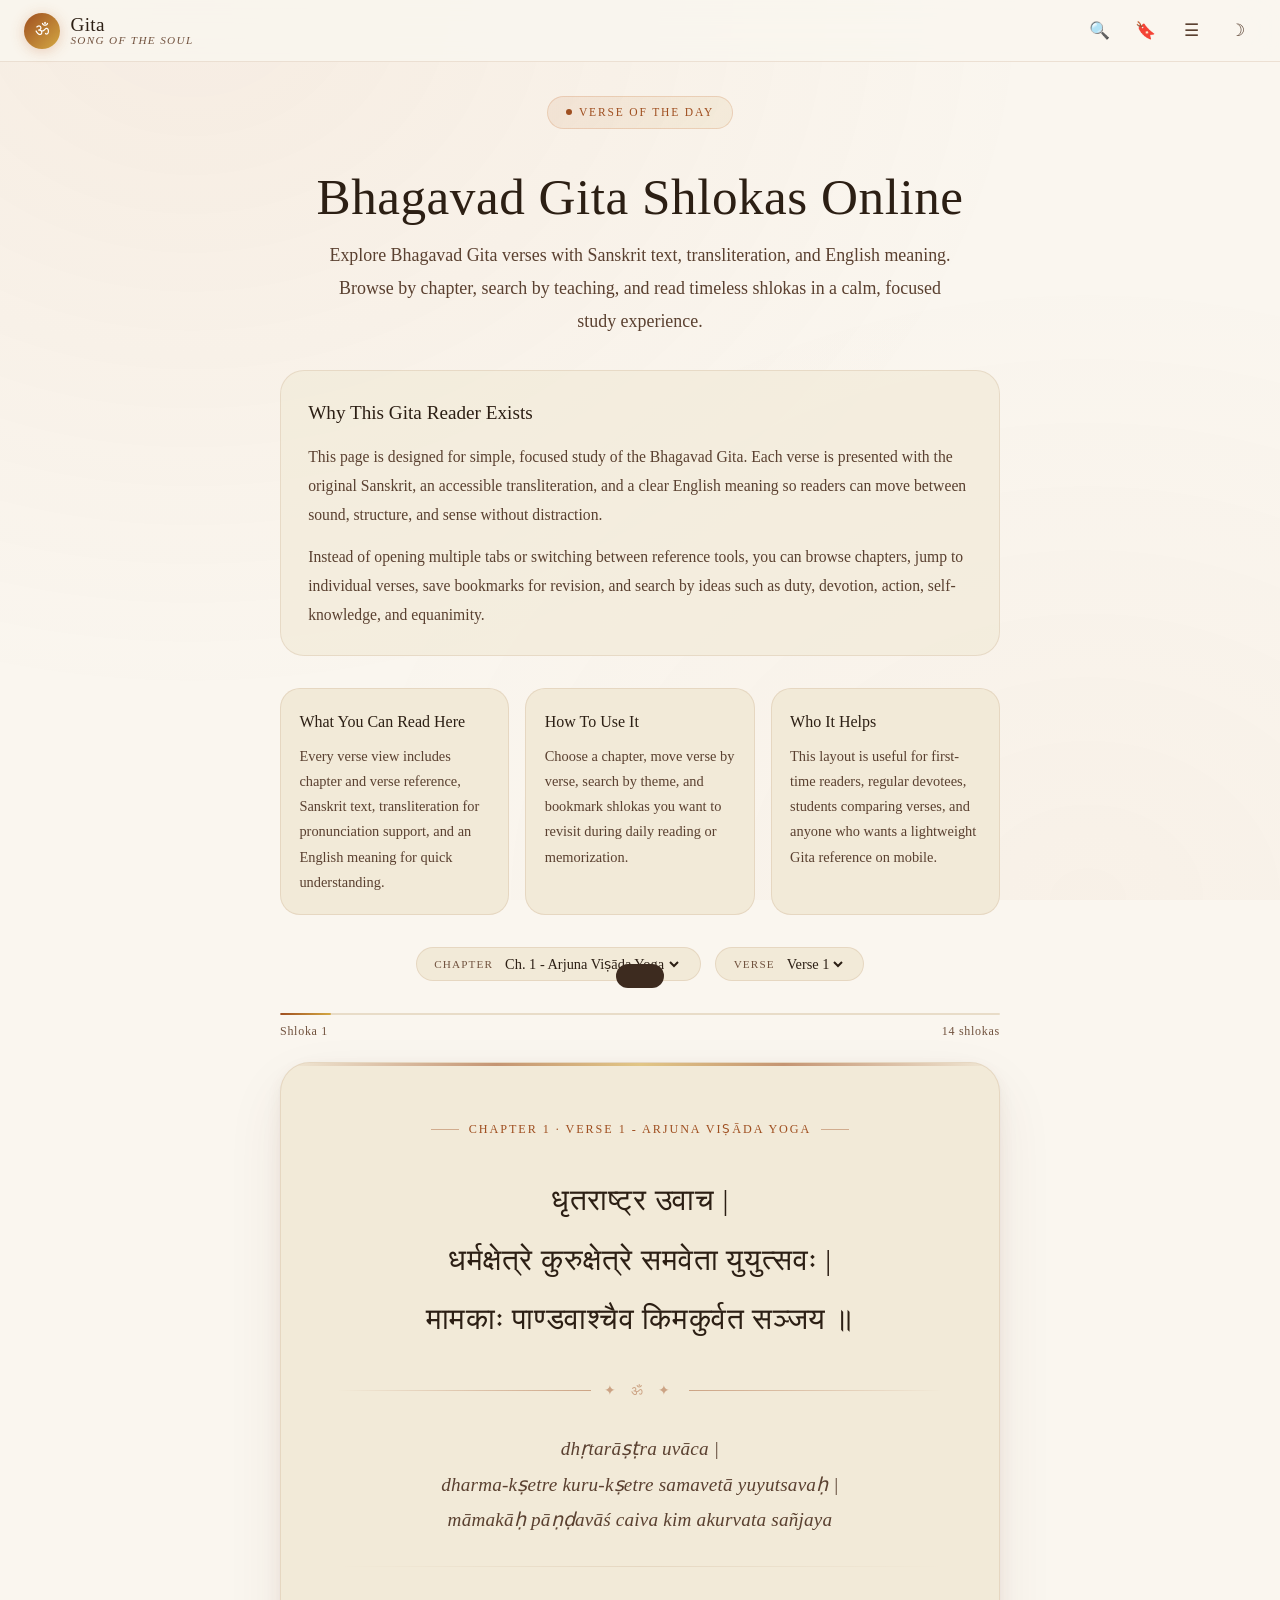
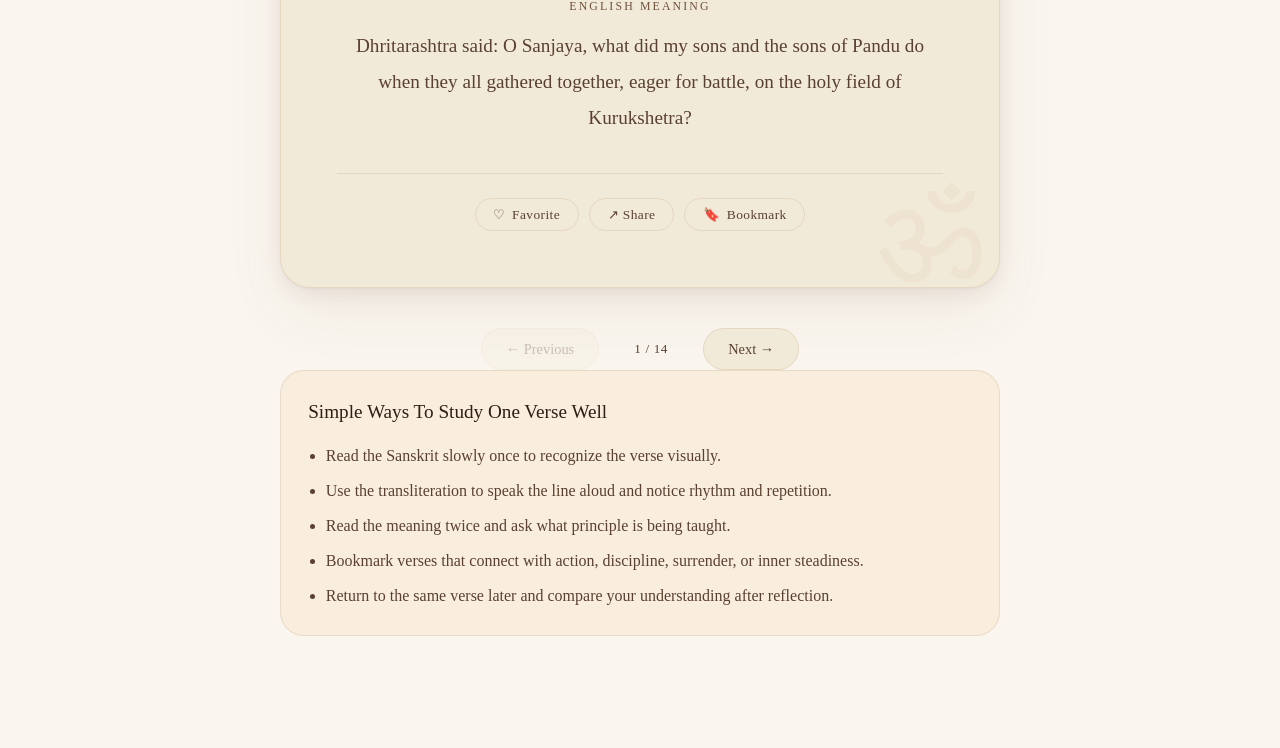
==== commit 8f321c72: "added shlokas" ====
--- a/index.html
+++ b/index.html
@@ -20,36 +20,6 @@
 <meta name="twitter:title" content="Bhagavad Gita Shlokas Online | Sanskrit, Transliteration and Meaning">
 <meta name="twitter:description" content="Read Bhagavad Gita shlokas online with Sanskrit text, transliteration, and English meaning. Search verses, browse chapters, and study the Gita online.">
 <link rel="stylesheet" href="css/gita.css">
-<script>
-  (function () {
-    const ADSENSE_SRC = "https://pagead2.googlesyndication.com/pagead/js/adsbygoogle.js?client=ca-pub-1421770520205391";
-    let adsRequested = false;
-
-    function loadAds() {
-      if (adsRequested) return;
-      adsRequested = true;
-
-      const script = document.createElement("script");
-      script.async = true;
-      script.src = ADSENSE_SRC;
-      script.crossOrigin = "anonymous";
-      document.head.appendChild(script);
-    }
-
-    function scheduleAdsLoad() {
-      if ("requestIdleCallback" in window) {
-        window.requestIdleCallback(loadAds, { timeout: 3000 });
-      } else {
-        window.setTimeout(loadAds, 2500);
-      }
-    }
-
-    window.addEventListener("load", scheduleAdsLoad, { once: true });
-    window.addEventListener("pointerdown", loadAds, { once: true, passive: true });
-    window.addEventListener("keydown", loadAds, { once: true });
-    window.addEventListener("touchstart", loadAds, { once: true, passive: true });
-  })();
-</script>
 <script type="application/ld+json">
 {
   "@context": "https://schema.org",
@@ -156,6 +126,31 @@
     </p>
   </section>
 
+  <section class="content-section" aria-labelledby="aboutTitle">
+    <h2 id="aboutTitle">Why This Gita Reader Exists</h2>
+    <p>
+      This page is designed for simple, focused study of the Bhagavad Gita. Each verse is presented with the original Sanskrit, an accessible transliteration, and a clear English meaning so readers can move between sound, structure, and sense without distraction.
+    </p>
+    <p>
+      Instead of opening multiple tabs or switching between reference tools, you can browse chapters, jump to individual verses, save bookmarks for revision, and search by ideas such as duty, devotion, action, self-knowledge, and equanimity.
+    </p>
+  </section>
+
+  <section class="content-grid" aria-label="Study highlights">
+    <article class="content-card">
+      <h2>What You Can Read Here</h2>
+      <p>Every verse view includes chapter and verse reference, Sanskrit text, transliteration for pronunciation support, and an English meaning for quick understanding.</p>
+    </article>
+    <article class="content-card">
+      <h2>How To Use It</h2>
+      <p>Choose a chapter, move verse by verse, search by theme, and bookmark shlokas you want to revisit during daily reading or memorization.</p>
+    </article>
+    <article class="content-card">
+      <h2>Who It Helps</h2>
+      <p>This layout is useful for first-time readers, regular devotees, students comparing verses, and anyone who wants a lightweight Gita reference on mobile.</p>
+    </article>
+  </section>
+
   <div class="selector-bar">
     <div class="selector-group">
       <label class="selector-label" for="chapterSelect">Chapter</label>
@@ -206,6 +201,17 @@
     <div class="nav-counter" id="navCounter" aria-live="polite"></div>
     <button class="nav-btn" id="nextBtn" type="button">Next →</button>
   </div>
+
+  <section class="content-section content-section-soft" aria-labelledby="studyTipsTitle">
+    <h2 id="studyTipsTitle">Simple Ways To Study One Verse Well</h2>
+    <ul class="content-list">
+      <li>Read the Sanskrit slowly once to recognize the verse visually.</li>
+      <li>Use the transliteration to speak the line aloud and notice rhythm and repetition.</li>
+      <li>Read the meaning twice and ask what principle is being taught.</li>
+      <li>Bookmark verses that connect with action, discipline, surrender, or inner steadiness.</li>
+      <li>Return to the same verse later and compare your understanding after reflection.</li>
+    </ul>
+  </section>
 </main>
 
 <div class="toast" id="toast" aria-live="polite" aria-atomic="true"></div>
--- a/css/gita.css
+++ b/css/gita.css
@@ -535,6 +535,77 @@
   line-height: 1.85;
 }
 
+.content-section {
+  width: min(720px, 100%);
+  margin-bottom: 2rem;
+  padding: 1.6rem 1.7rem;
+  background: rgba(242, 234, 216, 0.72);
+  border: 1px solid var(--border-soft);
+  border-radius: 24px;
+  animation: fadeDown 0.9s 0.12s ease both;
+}
+
+.content-section h2 {
+  margin-bottom: 0.8rem;
+  color: var(--text-primary);
+  font-family: Baskerville, "Palatino Linotype", Palatino, "Book Antiqua", Georgia, serif;
+  font-size: 1.2rem;
+  font-weight: 500;
+}
+
+.content-section p {
+  color: var(--text-secondary);
+  font-size: 0.98rem;
+  line-height: 1.85;
+}
+
+.content-section p + p {
+  margin-top: 0.8rem;
+}
+
+.content-section-soft {
+  background: rgba(245, 221, 192, 0.36);
+}
+
+.content-grid {
+  width: min(720px, 100%);
+  display: grid;
+  grid-template-columns: repeat(3, minmax(0, 1fr));
+  gap: 1rem;
+  margin-bottom: 2rem;
+  animation: fadeDown 0.9s 0.14s ease both;
+}
+
+.content-card {
+  padding: 1.2rem 1.15rem;
+  background: var(--parchment);
+  border: 1px solid var(--border-soft);
+  border-radius: 20px;
+}
+
+.content-card h2 {
+  margin-bottom: 0.55rem;
+  color: var(--text-primary);
+  font-family: Baskerville, "Palatino Linotype", Palatino, "Book Antiqua", Georgia, serif;
+  font-size: 1rem;
+  font-weight: 500;
+}
+
+.content-card p {
+  color: var(--text-secondary);
+  font-size: 0.9rem;
+  line-height: 1.75;
+}
+
+.content-list {
+  padding-left: 1.1rem;
+  color: var(--text-secondary);
+}
+
+.content-list li + li {
+  margin-top: 0.5rem;
+}
+
 .daily-badge {
   display: inline-flex;
   align-items: center;
@@ -909,6 +980,12 @@
   }
 }
 
+@media (max-width: 760px) {
+  .content-grid {
+    grid-template-columns: 1fr;
+  }
+}
+
 @keyframes fadeIn {
   from {
     opacity: 0;
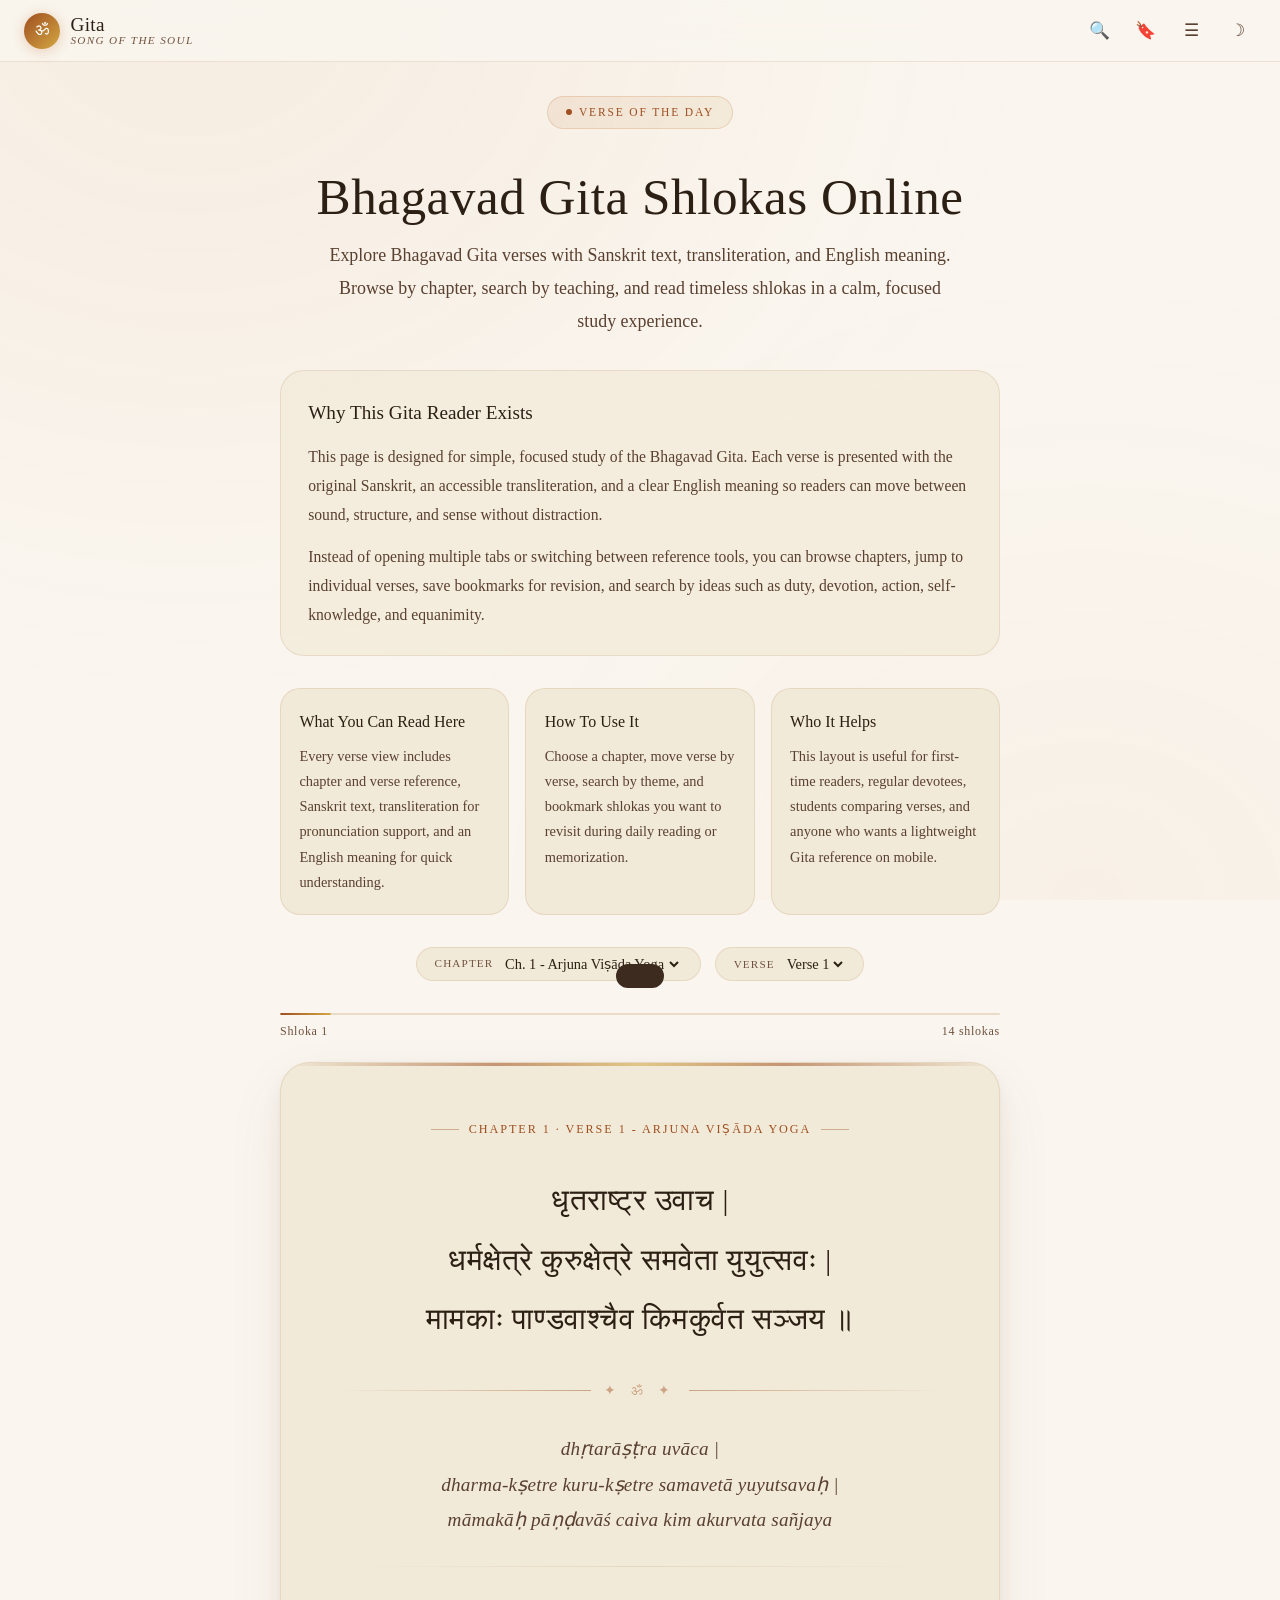
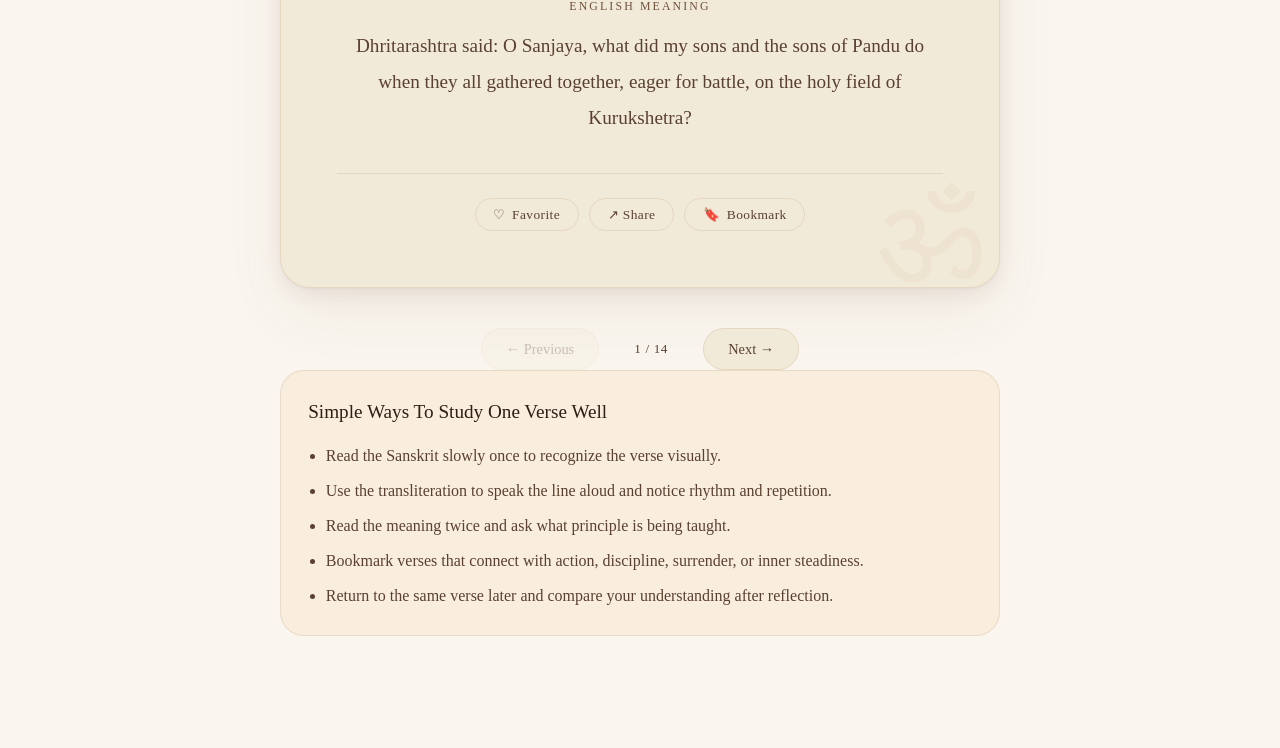
==== commit 39c6c0ef: "added shlokas" ====
--- a/index.html
+++ b/index.html
@@ -19,6 +19,8 @@
 <meta name="twitter:card" content="summary">
 <meta name="twitter:title" content="Bhagavad Gita Shlokas Online | Sanskrit, Transliteration and Meaning">
 <meta name="twitter:description" content="Read Bhagavad Gita shlokas online with Sanskrit text, transliteration, and English meaning. Search verses, browse chapters, and study the Gita online.">
+<script async src="https://pagead2.googlesyndication.com/pagead/js/adsbygoogle.js?client=ca-pub-1421770520205391"
+     crossorigin="anonymous"></script>
 <link rel="stylesheet" href="css/gita.css">
 <script type="application/ld+json">
 {
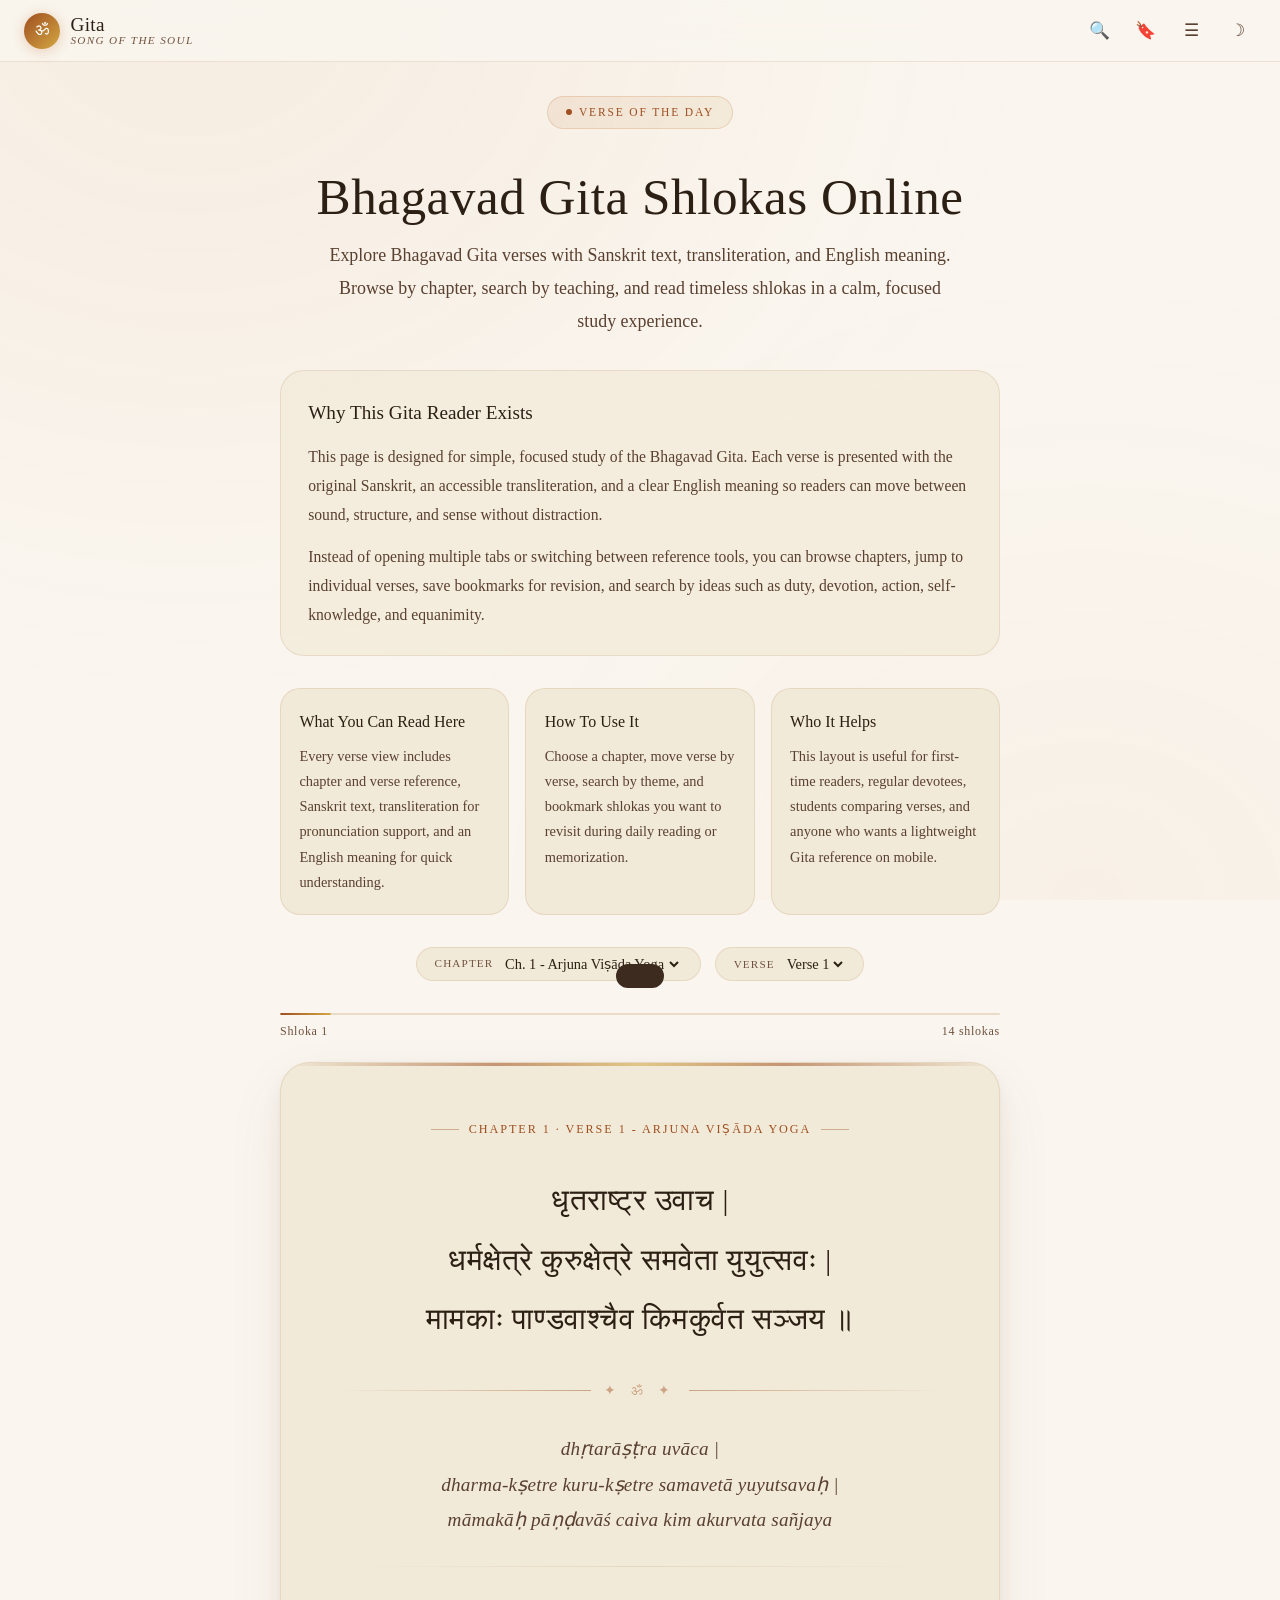
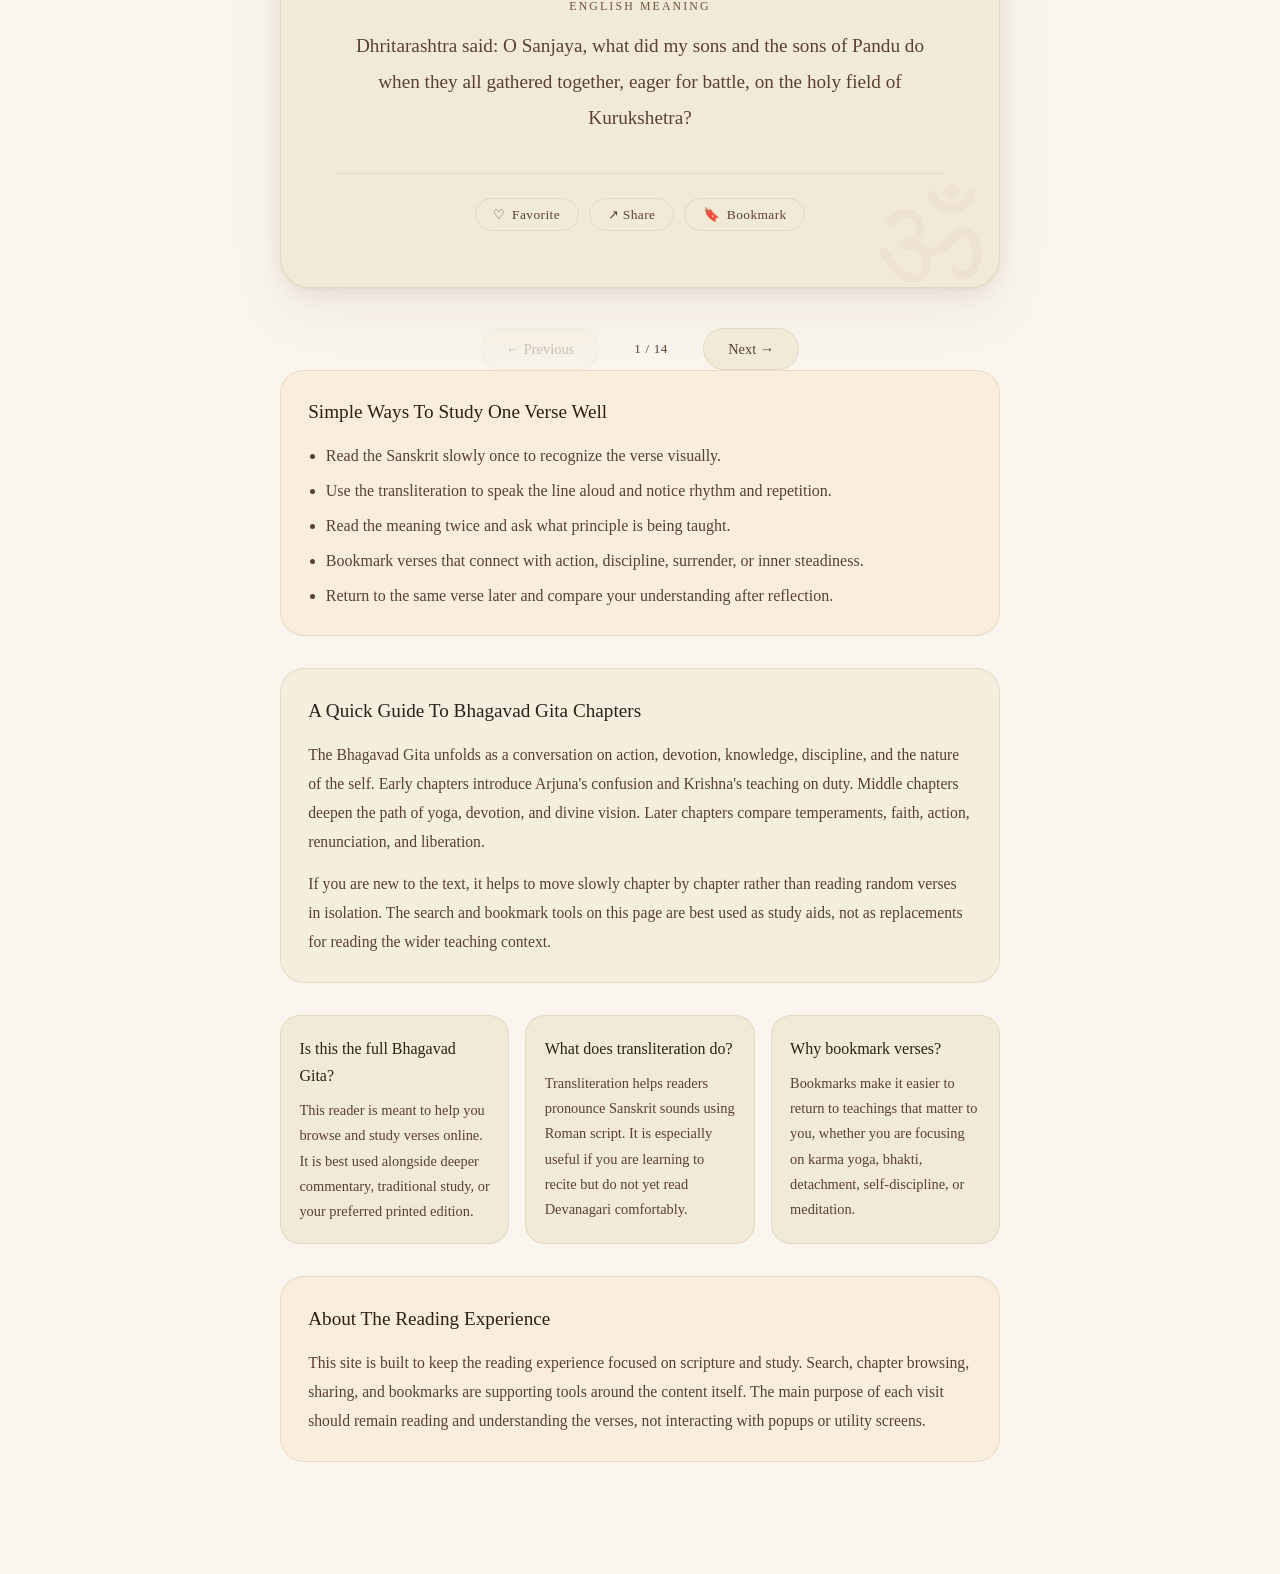
==== commit 637285c5: "added shlokas" ====
--- a/index.html
+++ b/index.html
@@ -214,6 +214,38 @@
       <li>Return to the same verse later and compare your understanding after reflection.</li>
     </ul>
   </section>
+
+  <section class="content-section" aria-labelledby="chapterGuideTitle">
+    <h2 id="chapterGuideTitle">A Quick Guide To Bhagavad Gita Chapters</h2>
+    <p>
+      The Bhagavad Gita unfolds as a conversation on action, devotion, knowledge, discipline, and the nature of the self. Early chapters introduce Arjuna's confusion and Krishna's teaching on duty. Middle chapters deepen the path of yoga, devotion, and divine vision. Later chapters compare temperaments, faith, action, renunciation, and liberation.
+    </p>
+    <p>
+      If you are new to the text, it helps to move slowly chapter by chapter rather than reading random verses in isolation. The search and bookmark tools on this page are best used as study aids, not as replacements for reading the wider teaching context.
+    </p>
+  </section>
+
+  <section class="content-grid" aria-label="Frequently asked questions">
+    <article class="content-card">
+      <h2>Is this the full Bhagavad Gita?</h2>
+      <p>This reader is meant to help you browse and study verses online. It is best used alongside deeper commentary, traditional study, or your preferred printed edition.</p>
+    </article>
+    <article class="content-card">
+      <h2>What does transliteration do?</h2>
+      <p>Transliteration helps readers pronounce Sanskrit sounds using Roman script. It is especially useful if you are learning to recite but do not yet read Devanagari comfortably.</p>
+    </article>
+    <article class="content-card">
+      <h2>Why bookmark verses?</h2>
+      <p>Bookmarks make it easier to return to teachings that matter to you, whether you are focusing on karma yoga, bhakti, detachment, self-discipline, or meditation.</p>
+    </article>
+  </section>
+
+  <section class="content-section content-section-soft" aria-labelledby="qualityTitle">
+    <h2 id="qualityTitle">About The Reading Experience</h2>
+    <p>
+      This site is built to keep the reading experience focused on scripture and study. Search, chapter browsing, sharing, and bookmarks are supporting tools around the content itself. The main purpose of each visit should remain reading and understanding the verses, not interacting with popups or utility screens.
+    </p>
+  </section>
 </main>
 
 <div class="toast" id="toast" aria-live="polite" aria-atomic="true"></div>
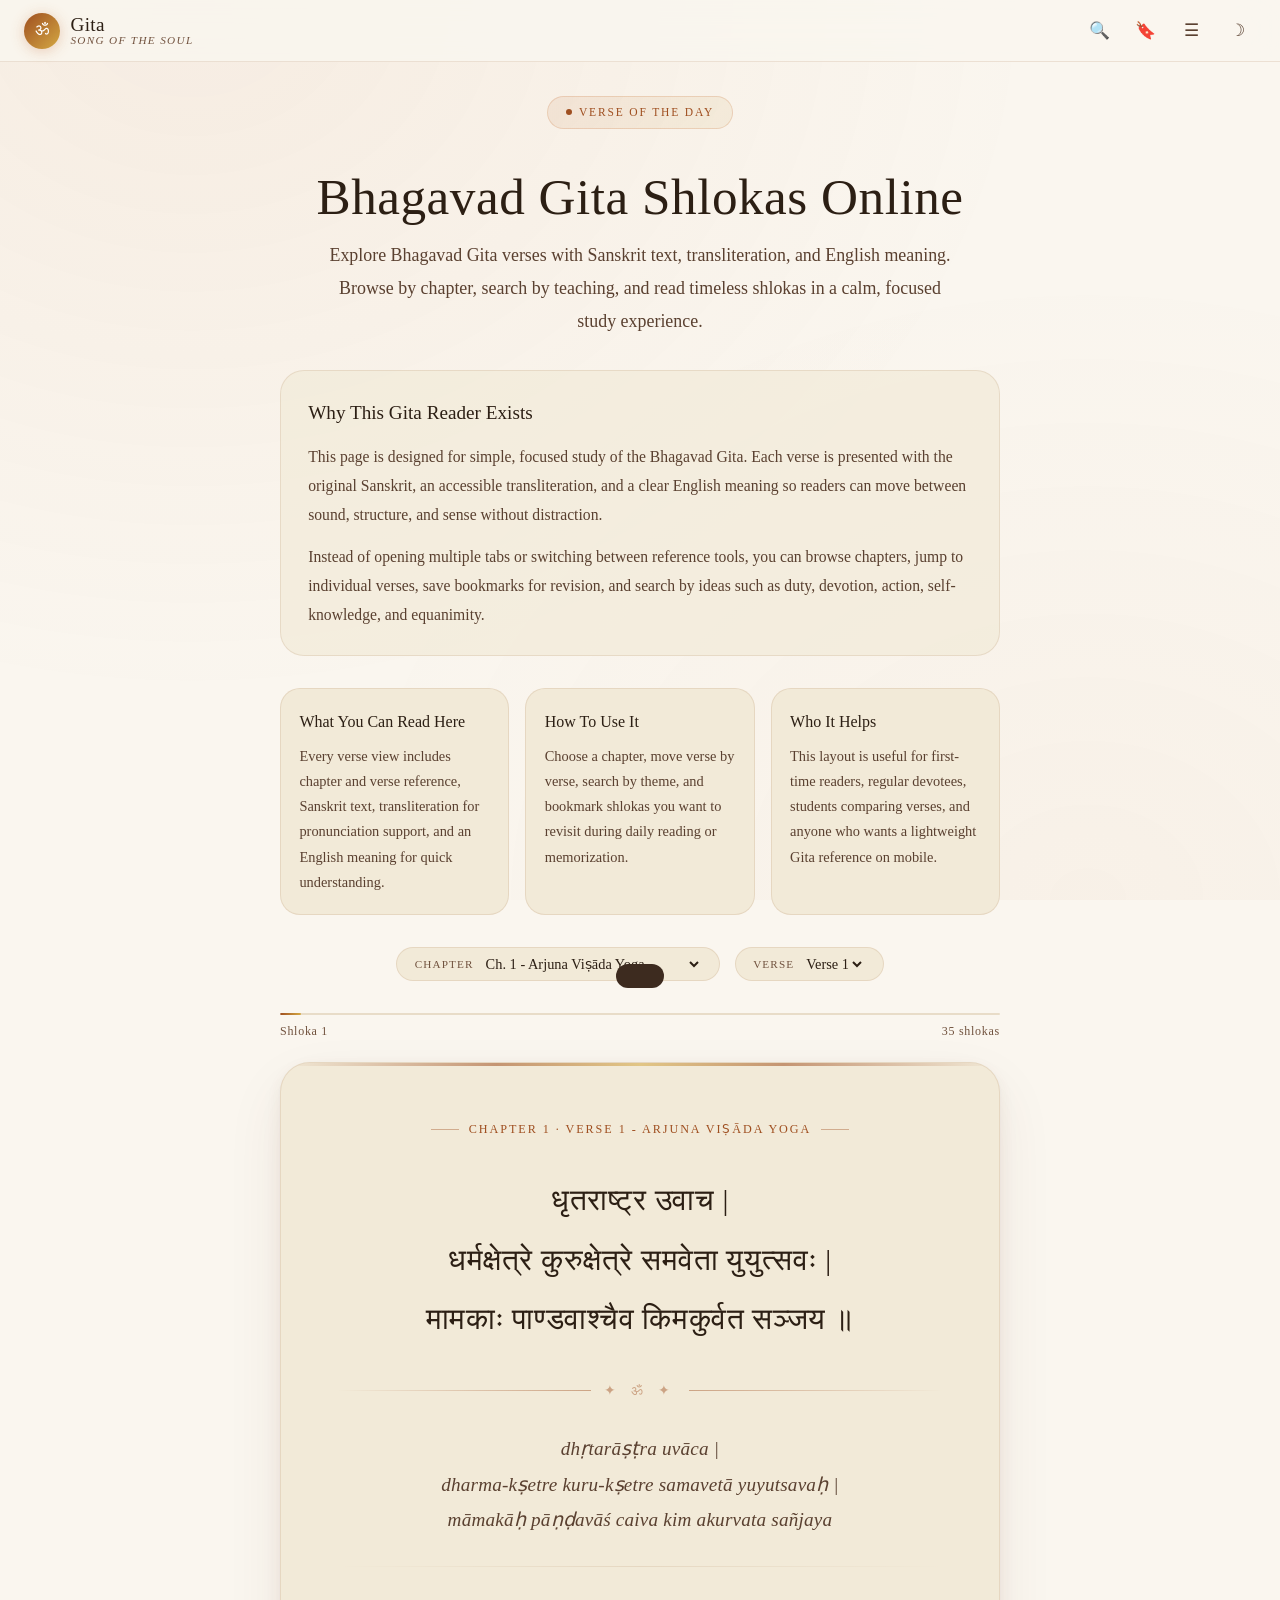
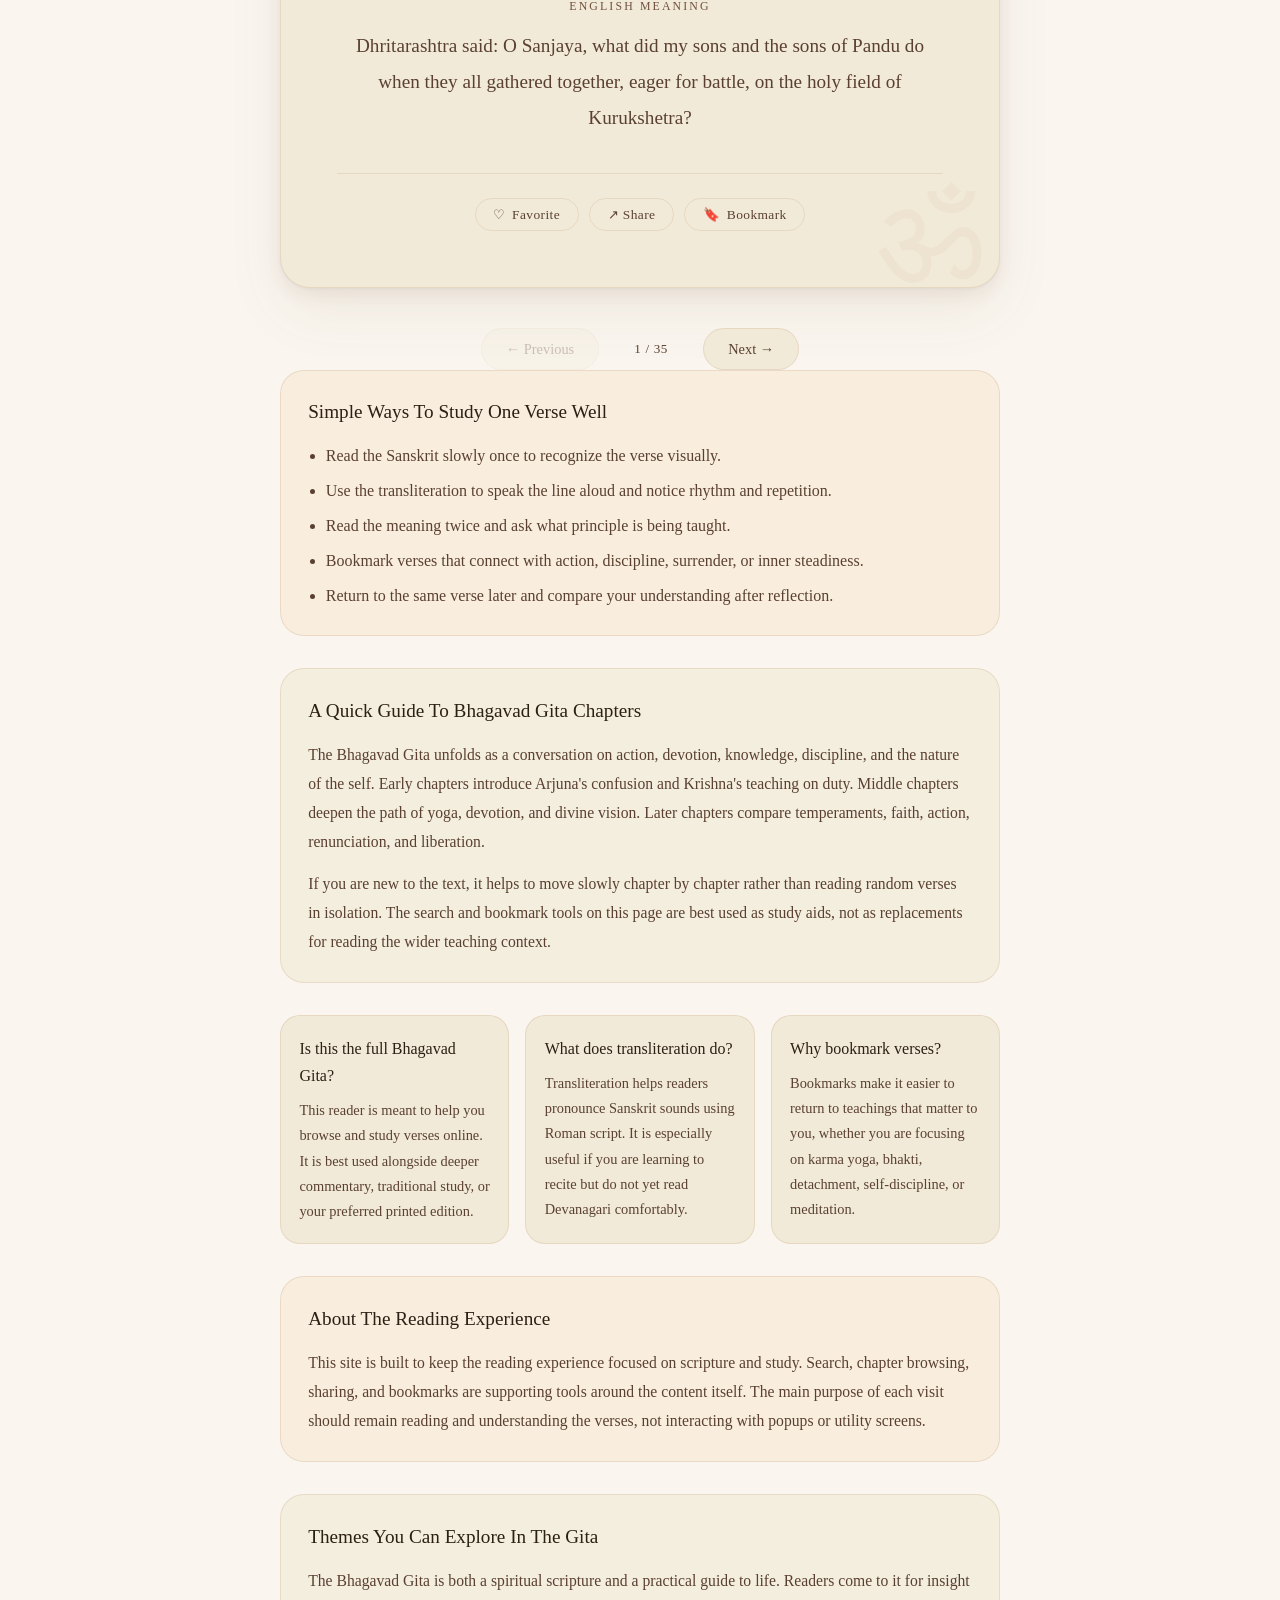
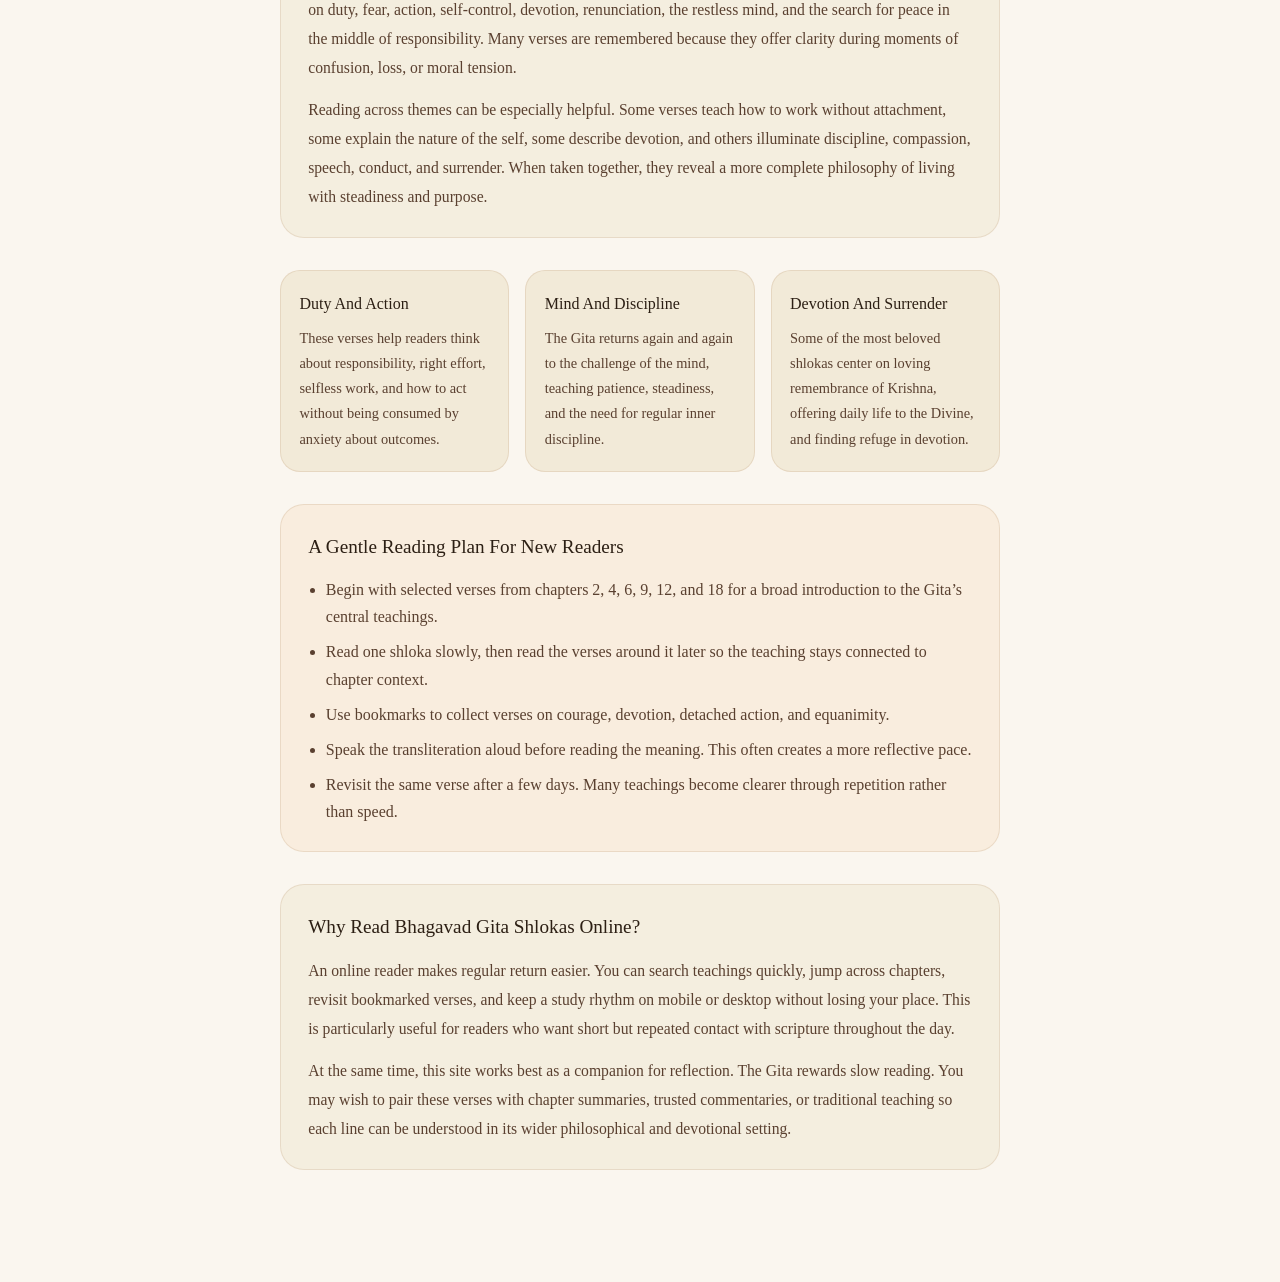
==== commit 6ba99832: "added shlokas" ====
--- a/index.html
+++ b/index.html
@@ -246,6 +246,52 @@
       This site is built to keep the reading experience focused on scripture and study. Search, chapter browsing, sharing, and bookmarks are supporting tools around the content itself. The main purpose of each visit should remain reading and understanding the verses, not interacting with popups or utility screens.
     </p>
   </section>
+
+  <section class="content-section" aria-labelledby="topicsTitle">
+    <h2 id="topicsTitle">Themes You Can Explore In The Gita</h2>
+    <p>
+      The Bhagavad Gita is both a spiritual scripture and a practical guide to life. Readers come to it for insight on duty, fear, action, self-control, devotion, renunciation, the restless mind, and the search for peace in the middle of responsibility. Many verses are remembered because they offer clarity during moments of confusion, loss, or moral tension.
+    </p>
+    <p>
+      Reading across themes can be especially helpful. Some verses teach how to work without attachment, some explain the nature of the self, some describe devotion, and others illuminate discipline, compassion, speech, conduct, and surrender. When taken together, they reveal a more complete philosophy of living with steadiness and purpose.
+    </p>
+  </section>
+
+  <section class="content-grid" aria-label="Common study themes">
+    <article class="content-card">
+      <h2>Duty And Action</h2>
+      <p>These verses help readers think about responsibility, right effort, selfless work, and how to act without being consumed by anxiety about outcomes.</p>
+    </article>
+    <article class="content-card">
+      <h2>Mind And Discipline</h2>
+      <p>The Gita returns again and again to the challenge of the mind, teaching patience, steadiness, and the need for regular inner discipline.</p>
+    </article>
+    <article class="content-card">
+      <h2>Devotion And Surrender</h2>
+      <p>Some of the most beloved shlokas center on loving remembrance of Krishna, offering daily life to the Divine, and finding refuge in devotion.</p>
+    </article>
+  </section>
+
+  <section class="content-section content-section-soft" aria-labelledby="readingPlanTitle">
+    <h2 id="readingPlanTitle">A Gentle Reading Plan For New Readers</h2>
+    <ul class="content-list">
+      <li>Begin with selected verses from chapters 2, 4, 6, 9, 12, and 18 for a broad introduction to the Gita’s central teachings.</li>
+      <li>Read one shloka slowly, then read the verses around it later so the teaching stays connected to chapter context.</li>
+      <li>Use bookmarks to collect verses on courage, devotion, detached action, and equanimity.</li>
+      <li>Speak the transliteration aloud before reading the meaning. This often creates a more reflective pace.</li>
+      <li>Revisit the same verse after a few days. Many teachings become clearer through repetition rather than speed.</li>
+    </ul>
+  </section>
+
+  <section class="content-section" aria-labelledby="whyOnlineTitle">
+    <h2 id="whyOnlineTitle">Why Read Bhagavad Gita Shlokas Online?</h2>
+    <p>
+      An online reader makes regular return easier. You can search teachings quickly, jump across chapters, revisit bookmarked verses, and keep a study rhythm on mobile or desktop without losing your place. This is particularly useful for readers who want short but repeated contact with scripture throughout the day.
+    </p>
+    <p>
+      At the same time, this site works best as a companion for reflection. The Gita rewards slow reading. You may wish to pair these verses with chapter summaries, trusted commentaries, or traditional teaching so each line can be understood in its wider philosophical and devotional setting.
+    </p>
+  </section>
 </main>
 
 <div class="toast" id="toast" aria-live="polite" aria-atomic="true"></div>
